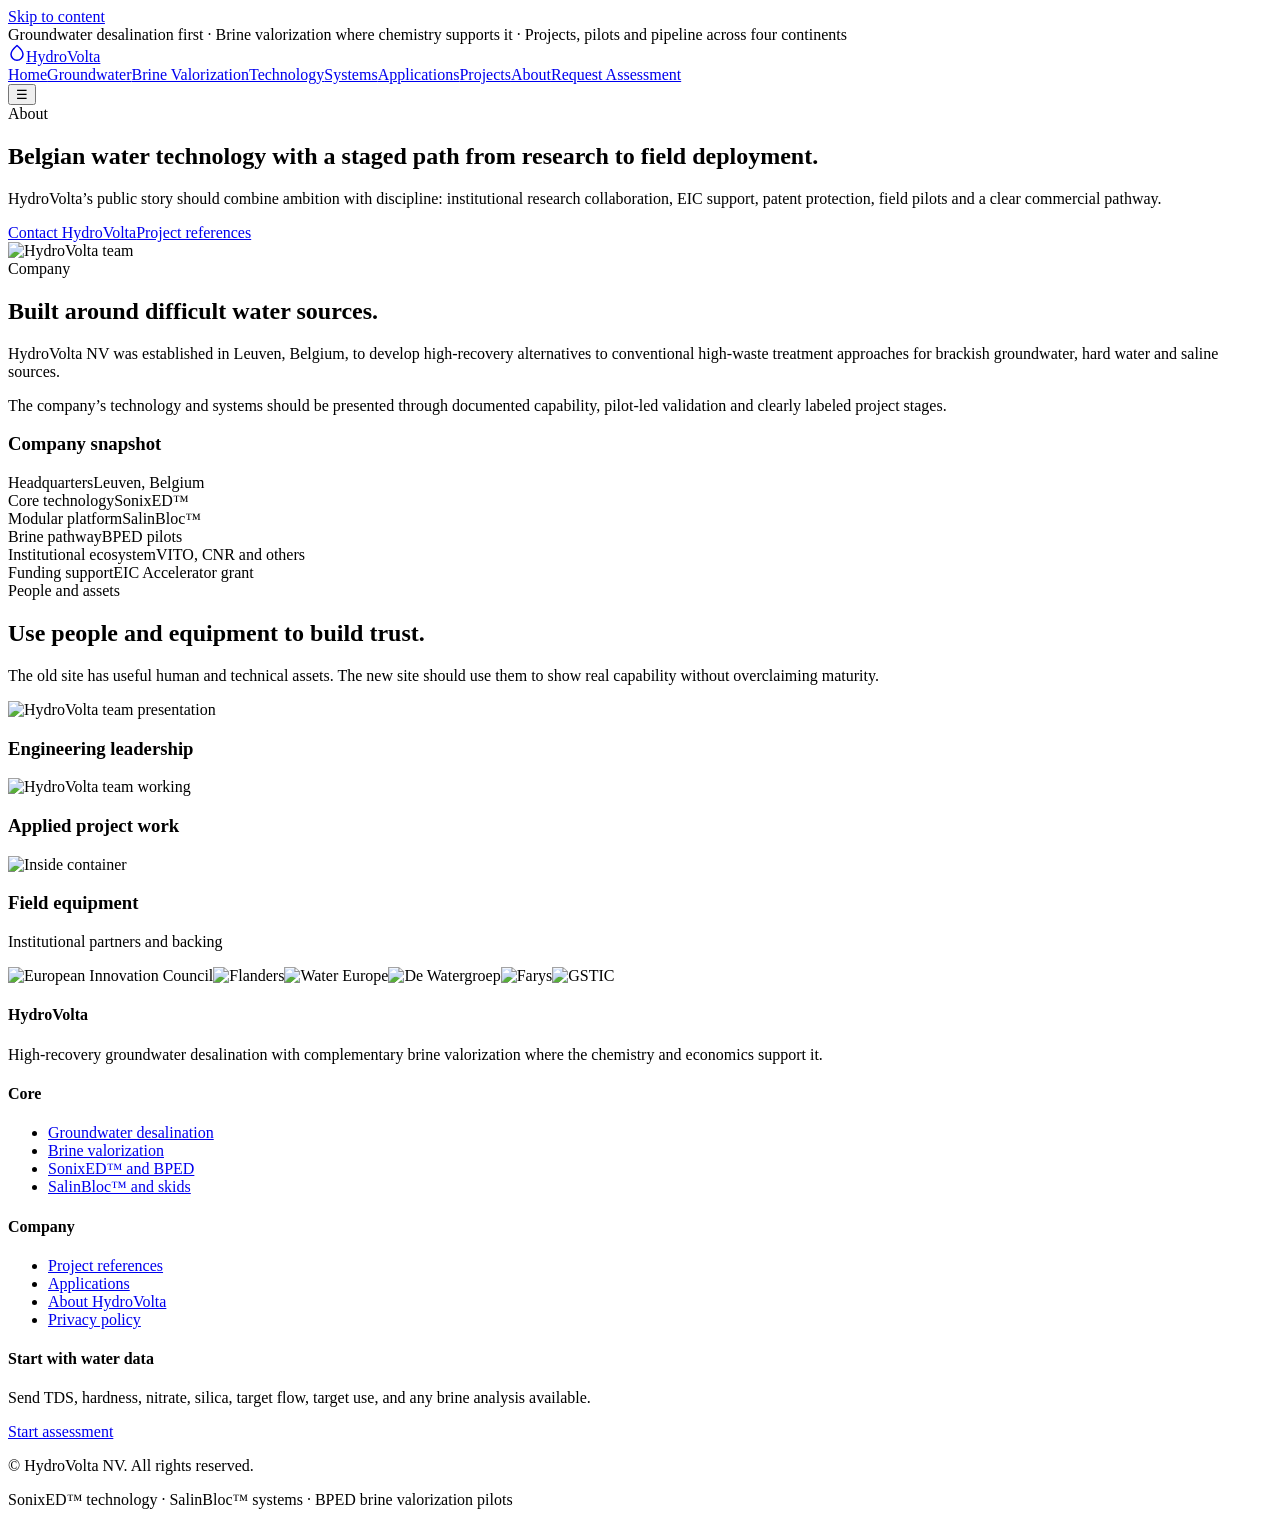
==== about.html @ e6a3f82d "Upload Rocycled - HydroVolta website files" ====
<!DOCTYPE html><html lang="en"><head><meta charset="UTF-8"><meta name="viewport" content="width=device-width,initial-scale=1.0"><title>About | HydroVolta</title><meta name="description" content="HydroVolta is a Belgian water technology company focused on high-recovery groundwater treatment and complementary brine valorization."><link rel="icon" href="images/favicon.ico"><link rel="preconnect" href="https://fonts.googleapis.com"><link rel="preconnect" href="https://fonts.gstatic.com" crossorigin><link href="https://fonts.googleapis.com/css2?family=Barlow+Condensed:wght@400;500;600;700;800&family=Barlow:ital,wght@0,300;0,400;0,500;0,600;1,400&display=swap" rel="stylesheet"><link rel="stylesheet" href="css/site.css"></head><body><a class="skip" href="#main">Skip to content</a>
<div class="topbar">Groundwater desalination first · Brine valorization where chemistry supports it · Projects, pilots and pipeline across four continents</div>
<nav class="nav" aria-label="Main navigation"><div class="nav__in"><a class="brand" href="index.html"><span class="brand__mark"><svg viewBox="0 0 24 24" width="18" height="18" fill="none" stroke="currentColor" stroke-width="2" stroke-linecap="round" stroke-linejoin="round"><path d="M12 2c-5.33 4.55-8 8.48-8 11.8a8 8 0 0 0 16 0c0-3.32-2.67-7.25-8-11.8z"/></svg></span><span>HydroVolta</span></a><div class="nav__links"><a href="index.html" >Home</a><a href="groundwater.html" >Groundwater</a><a href="brine-valorization.html" >Brine Valorization</a><a href="technology.html" >Technology</a><a href="systems.html" >Systems</a><a href="applications.html" >Applications</a><a href="projects.html" >Projects</a><a href="about.html" aria-current="page">About</a><a class="btn btn--navy" href="contact.html">Request Assessment</a></div><button class="menu" aria-label="Menu">☰</button></div></nav><main id="main"><section class="hero"><div class="hero__in"><div><span class="kicker">About</span><h1>Belgian water technology with a staged path from research to field deployment.</h1><p class="lead">HydroVolta’s public story should combine ambition with discipline: institutional research collaboration, EIC support, patent protection, field pilots and a clear commercial pathway.</p><div class="actions"><a class="btn btn--gold" href="contact.html">Contact HydroVolta</a><a class="btn btn--out" href="projects.html">Project references</a></div></div><div class="hero__media"><img src="images/team.webp" alt="HydroVolta team"></div></div></section><section class="section"><div class="wrap split"><div><span class="ey">Company</span><h2>Built around difficult water sources.</h2><p class="lead">HydroVolta NV was established in Leuven, Belgium, to develop high-recovery alternatives to conventional high-waste treatment approaches for brackish groundwater, hard water and saline sources.</p><p class="lead">The company’s technology and systems should be presented through documented capability, pilot-led validation and clearly labeled project stages.</p></div><div class="card"><h3>Company snapshot</h3><div class="spec"><div><span>Headquarters</span><span>Leuven, Belgium</span></div><div><span>Core technology</span><span>SonixED™</span></div><div><span>Modular platform</span><span>SalinBloc™</span></div><div><span>Brine pathway</span><span>BPED pilots</span></div><div><span>Institutional ecosystem</span><span>VITO, CNR and others</span></div><div><span>Funding support</span><span>EIC Accelerator grant</span></div></div></div></div></section><section class="section section--soft"><div class="wrap"><div class="head"><div><span class="ey">People and assets</span><h2>Use people and equipment to build trust.</h2></div><p class="lead">The old site has useful human and technical assets. The new site should use them to show real capability without overclaiming maturity.</p></div><div class="grid grid--3"><article class="card card--image"><img src="images/george_speaking.webp" alt="HydroVolta team presentation"><div class="card__body"><h3>Engineering leadership</h3></div></article><article class="card card--image"><img src="images/team_working.webp" alt="HydroVolta team working"><div class="card__body"><h3>Applied project work</h3></div></article><article class="card card--image"><img src="images/inside_container.webp" alt="Inside container"><div class="card__body"><h3>Field equipment</h3></div></article></div></div></section><section class="logos" aria-label="Institutional partners and backing"><div class="wrap"><p>Institutional partners and backing</p><div class="logos__row"><img src="images/EIC_logo.webp" alt="European Innovation Council"><img src="images/flanders_logo.webp" alt="Flanders"><img src="images/watereu_logo.webp" alt="Water Europe"><img src="images/watergroep_logo.webp" alt="De Watergroep"><img src="images/farys_logo.webp" alt="Farys"><img src="images/GSTIC_logo.webp" alt="GSTIC"></div></div></section></main><footer class="footer"><div class="wrap"><div class="footer__grid"><div><h4>HydroVolta</h4><p>High-recovery groundwater desalination with complementary brine valorization where the chemistry and economics support it.</p></div><div><h4>Core</h4><ul><li><a href="groundwater.html">Groundwater desalination</a></li><li><a href="brine-valorization.html">Brine valorization</a></li><li><a href="technology.html">SonixED™ and BPED</a></li><li><a href="systems.html">SalinBloc™ and skids</a></li></ul></div><div><h4>Company</h4><ul><li><a href="projects.html">Project references</a></li><li><a href="applications.html">Applications</a></li><li><a href="about.html">About HydroVolta</a></li><li><a href="privacy.html">Privacy policy</a></li></ul></div><div><h4>Start with water data</h4><p>Send TDS, hardness, nitrate, silica, target flow, target use, and any brine analysis available.</p><p style="margin-top:1rem"><a class="btn btn--gold" href="contact.html">Start assessment</a></p></div></div><div class="footer__bottom"><p>© <span data-year></span> HydroVolta NV. All rights reserved.</p><p>SonixED™ technology · SalinBloc™ systems · BPED brine valorization pilots</p></div></div></footer><script src="js/site.js"></script></body></html>
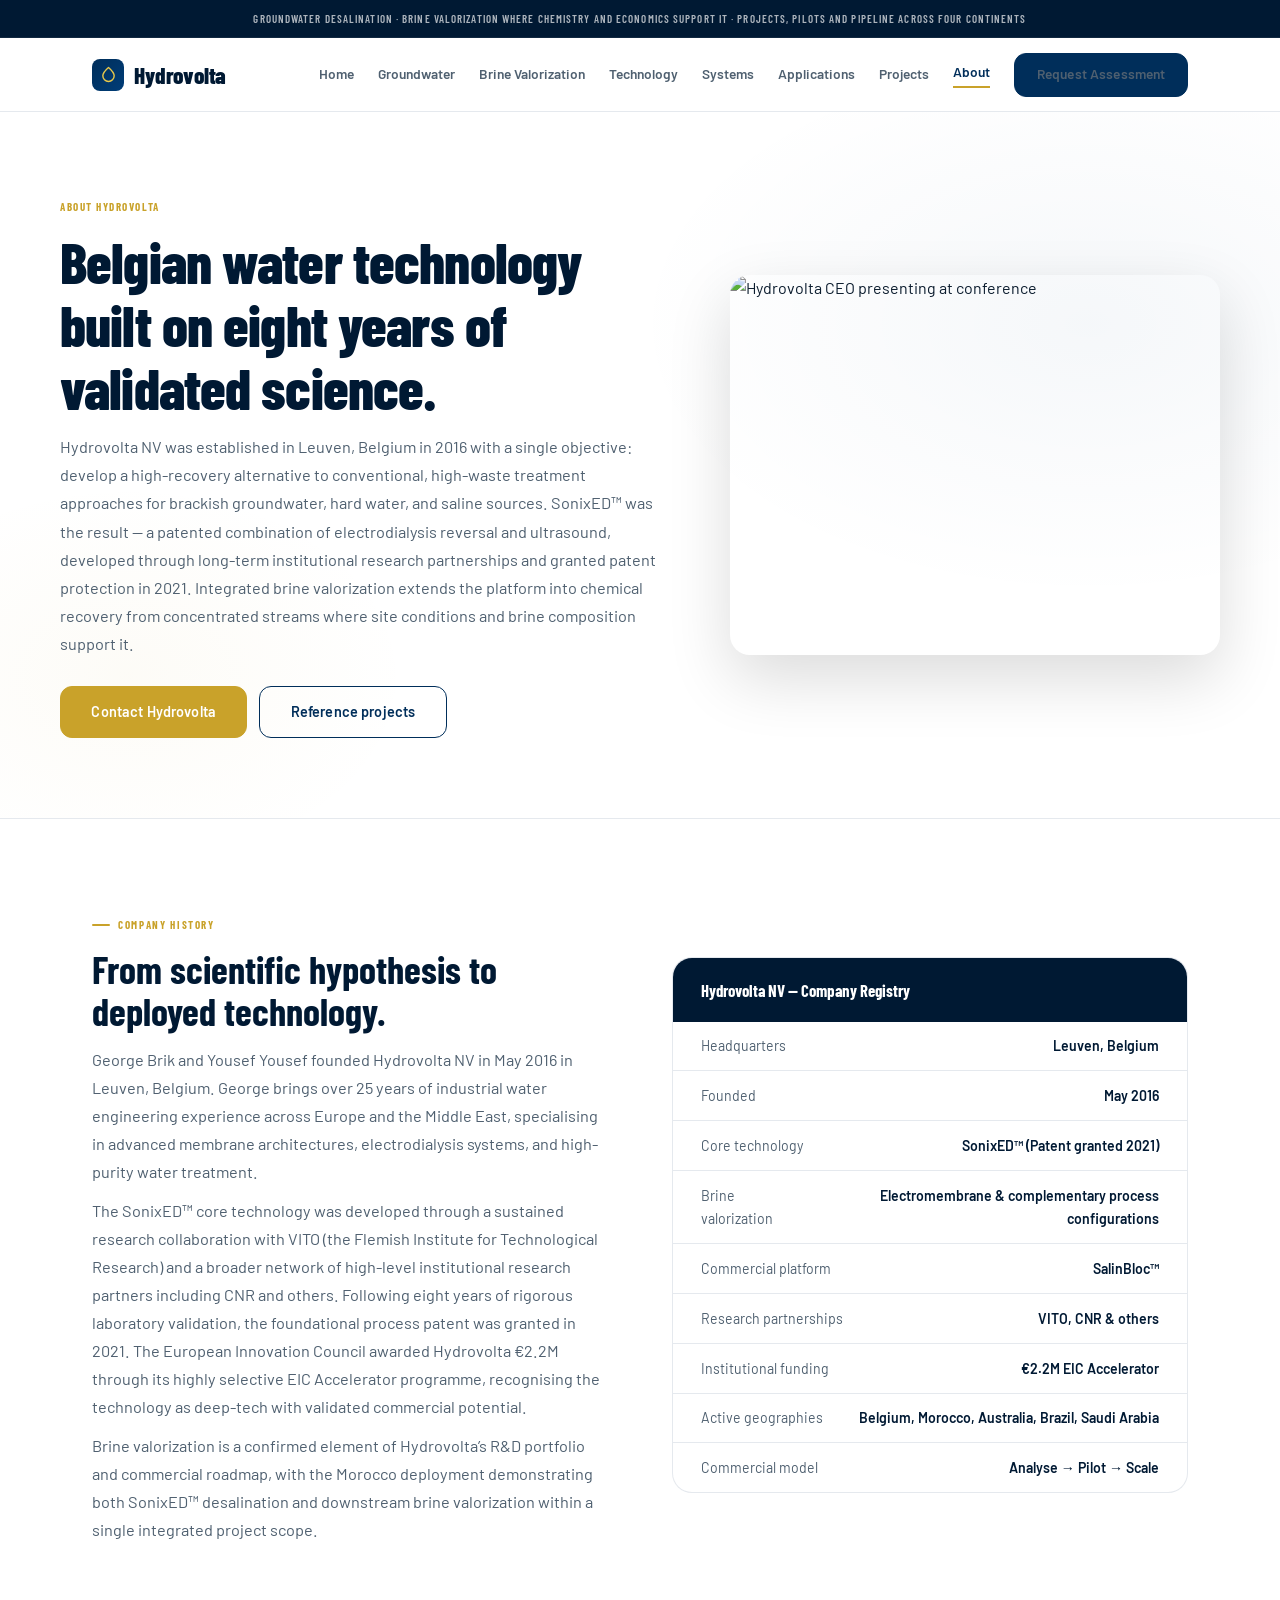
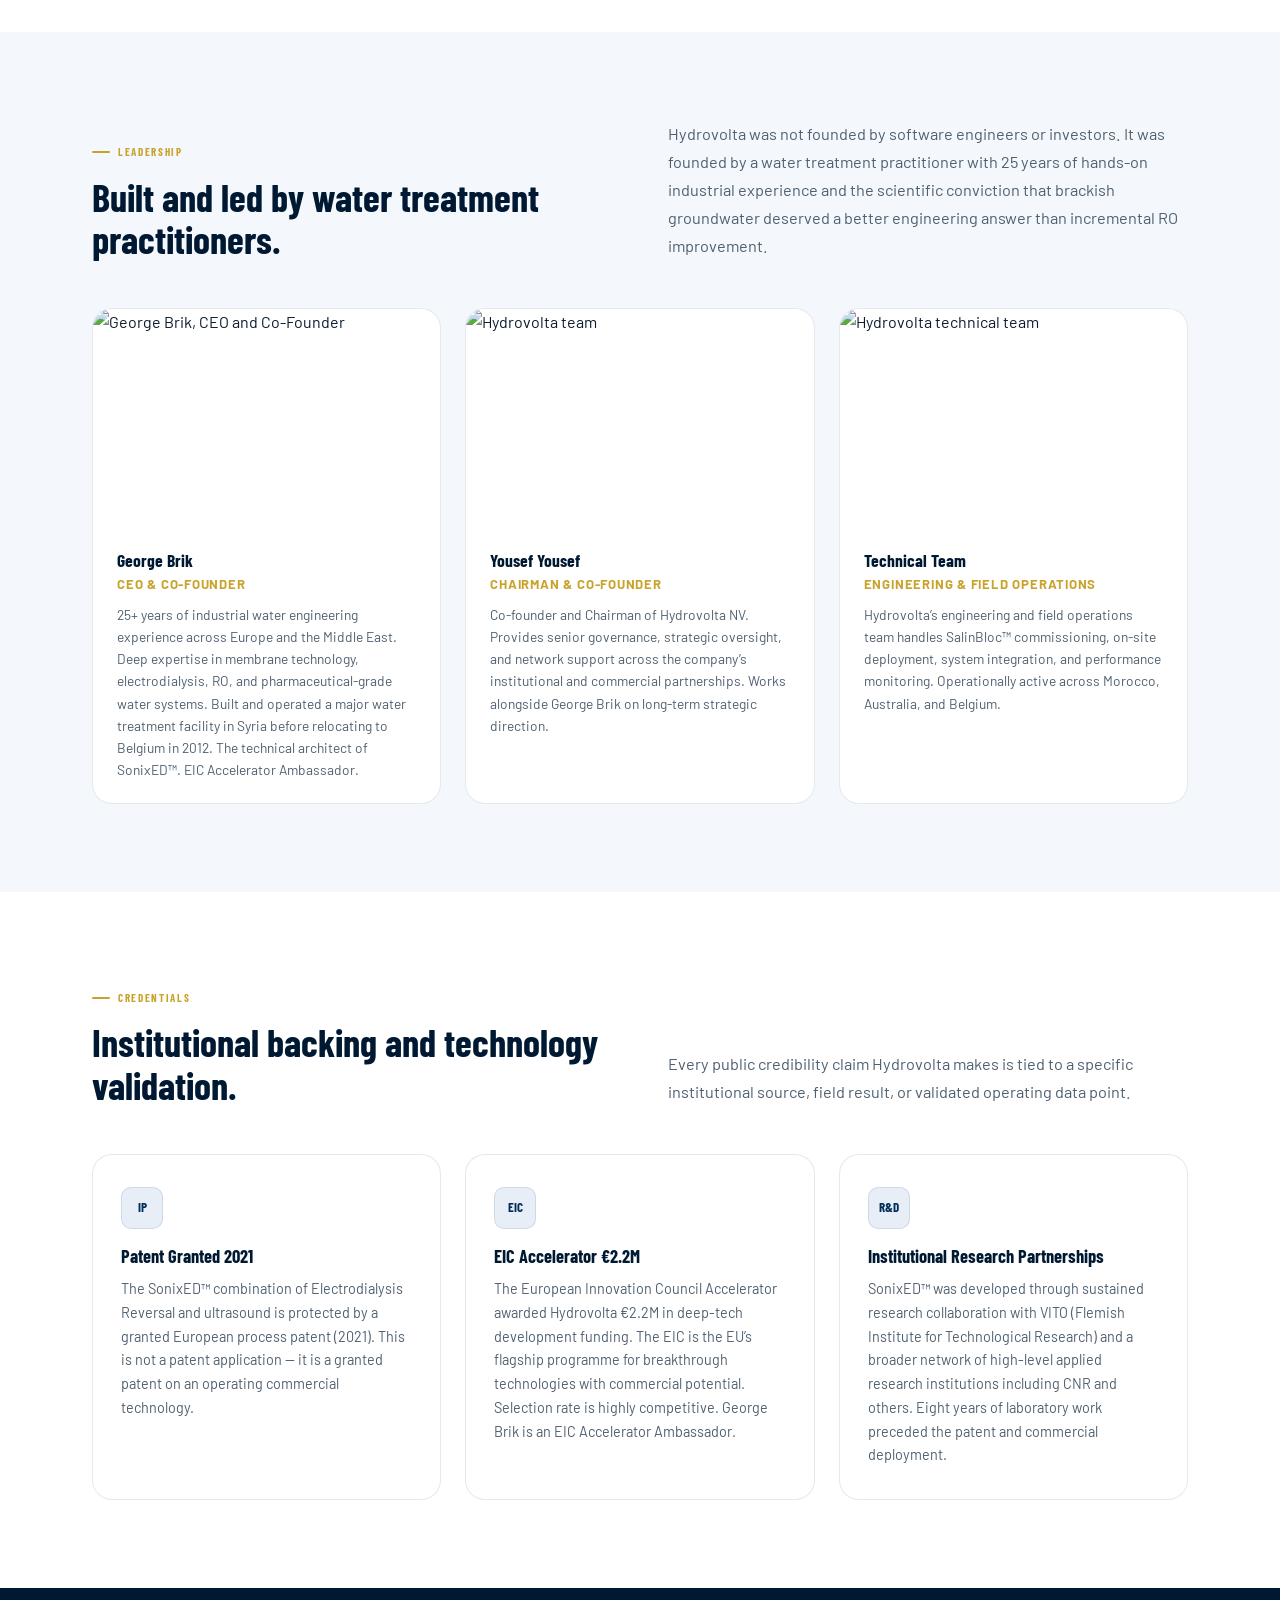
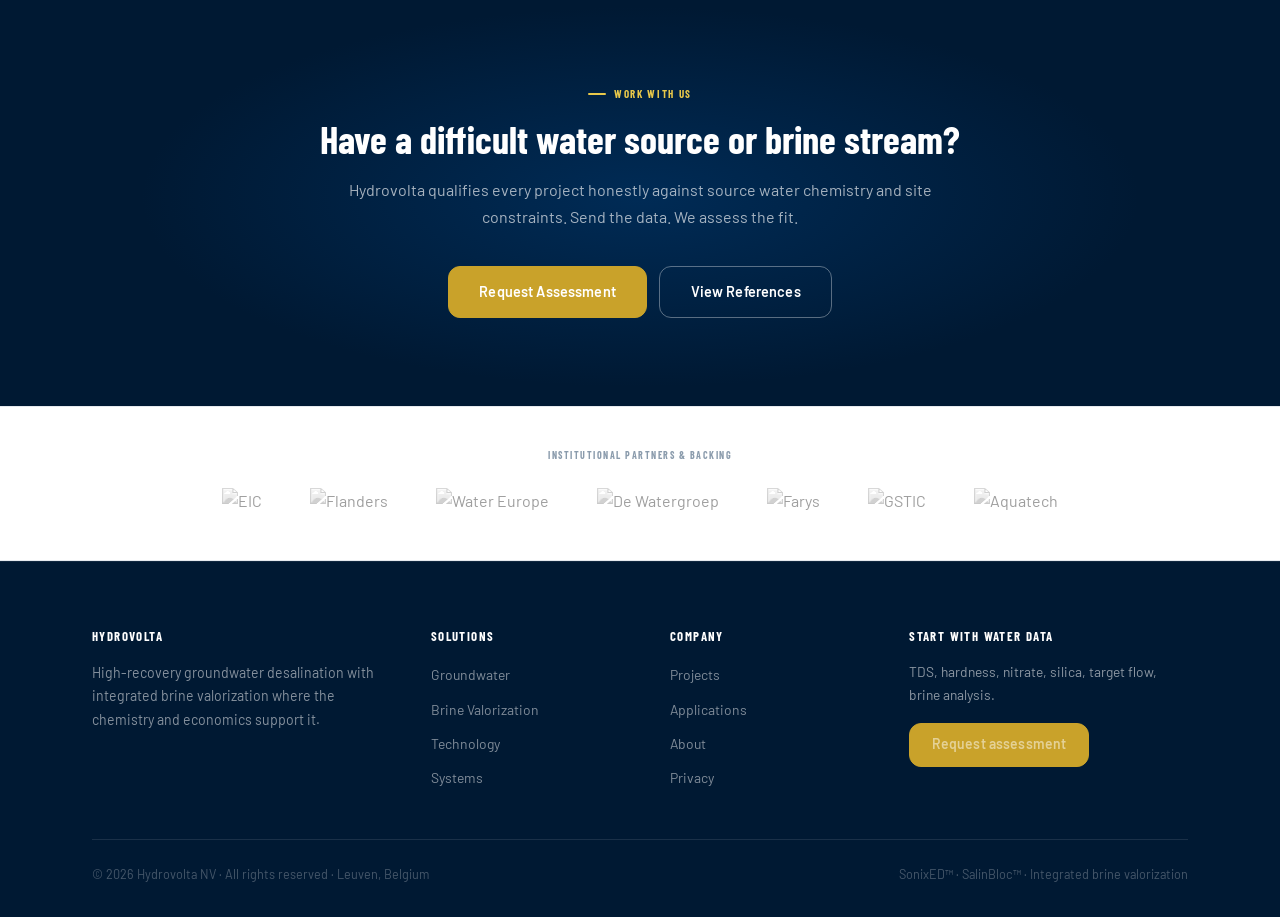
==== commit 60661813: "merge" ====
--- a/about.html
+++ b/about.html
@@ -1,3 +1,110 @@
-<!DOCTYPE html><html lang="en"><head><meta charset="UTF-8"><meta name="viewport" content="width=device-width,initial-scale=1.0"><title>About | HydroVolta</title><meta name="description" content="HydroVolta is a Belgian water technology company focused on high-recovery groundwater treatment and complementary brine valorization."><link rel="icon" href="images/favicon.ico"><link rel="preconnect" href="https://fonts.googleapis.com"><link rel="preconnect" href="https://fonts.gstatic.com" crossorigin><link href="https://fonts.googleapis.com/css2?family=Barlow+Condensed:wght@400;500;600;700;800&family=Barlow:ital,wght@0,300;0,400;0,500;0,600;1,400&display=swap" rel="stylesheet"><link rel="stylesheet" href="css/site.css"></head><body><a class="skip" href="#main">Skip to content</a>
-<div class="topbar">Groundwater desalination first · Brine valorization where chemistry supports it · Projects, pilots and pipeline across four continents</div>
-<nav class="nav" aria-label="Main navigation"><div class="nav__in"><a class="brand" href="index.html"><span class="brand__mark"><svg viewBox="0 0 24 24" width="18" height="18" fill="none" stroke="currentColor" stroke-width="2" stroke-linecap="round" stroke-linejoin="round"><path d="M12 2c-5.33 4.55-8 8.48-8 11.8a8 8 0 0 0 16 0c0-3.32-2.67-7.25-8-11.8z"/></svg></span><span>HydroVolta</span></a><div class="nav__links"><a href="index.html" >Home</a><a href="groundwater.html" >Groundwater</a><a href="brine-valorization.html" >Brine Valorization</a><a href="technology.html" >Technology</a><a href="systems.html" >Systems</a><a href="applications.html" >Applications</a><a href="projects.html" >Projects</a><a href="about.html" aria-current="page">About</a><a class="btn btn--navy" href="contact.html">Request Assessment</a></div><button class="menu" aria-label="Menu">☰</button></div></nav><main id="main"><section class="hero"><div class="hero__in"><div><span class="kicker">About</span><h1>Belgian water technology with a staged path from research to field deployment.</h1><p class="lead">HydroVolta’s public story should combine ambition with discipline: institutional research collaboration, EIC support, patent protection, field pilots and a clear commercial pathway.</p><div class="actions"><a class="btn btn--gold" href="contact.html">Contact HydroVolta</a><a class="btn btn--out" href="projects.html">Project references</a></div></div><div class="hero__media"><img src="images/team.webp" alt="HydroVolta team"></div></div></section><section class="section"><div class="wrap split"><div><span class="ey">Company</span><h2>Built around difficult water sources.</h2><p class="lead">HydroVolta NV was established in Leuven, Belgium, to develop high-recovery alternatives to conventional high-waste treatment approaches for brackish groundwater, hard water and saline sources.</p><p class="lead">The company’s technology and systems should be presented through documented capability, pilot-led validation and clearly labeled project stages.</p></div><div class="card"><h3>Company snapshot</h3><div class="spec"><div><span>Headquarters</span><span>Leuven, Belgium</span></div><div><span>Core technology</span><span>SonixED™</span></div><div><span>Modular platform</span><span>SalinBloc™</span></div><div><span>Brine pathway</span><span>BPED pilots</span></div><div><span>Institutional ecosystem</span><span>VITO, CNR and others</span></div><div><span>Funding support</span><span>EIC Accelerator grant</span></div></div></div></div></section><section class="section section--soft"><div class="wrap"><div class="head"><div><span class="ey">People and assets</span><h2>Use people and equipment to build trust.</h2></div><p class="lead">The old site has useful human and technical assets. The new site should use them to show real capability without overclaiming maturity.</p></div><div class="grid grid--3"><article class="card card--image"><img src="images/george_speaking.webp" alt="HydroVolta team presentation"><div class="card__body"><h3>Engineering leadership</h3></div></article><article class="card card--image"><img src="images/team_working.webp" alt="HydroVolta team working"><div class="card__body"><h3>Applied project work</h3></div></article><article class="card card--image"><img src="images/inside_container.webp" alt="Inside container"><div class="card__body"><h3>Field equipment</h3></div></article></div></div></section><section class="logos" aria-label="Institutional partners and backing"><div class="wrap"><p>Institutional partners and backing</p><div class="logos__row"><img src="images/EIC_logo.webp" alt="European Innovation Council"><img src="images/flanders_logo.webp" alt="Flanders"><img src="images/watereu_logo.webp" alt="Water Europe"><img src="images/watergroep_logo.webp" alt="De Watergroep"><img src="images/farys_logo.webp" alt="Farys"><img src="images/GSTIC_logo.webp" alt="GSTIC"></div></div></section></main><footer class="footer"><div class="wrap"><div class="footer__grid"><div><h4>HydroVolta</h4><p>High-recovery groundwater desalination with complementary brine valorization where the chemistry and economics support it.</p></div><div><h4>Core</h4><ul><li><a href="groundwater.html">Groundwater desalination</a></li><li><a href="brine-valorization.html">Brine valorization</a></li><li><a href="technology.html">SonixED™ and BPED</a></li><li><a href="systems.html">SalinBloc™ and skids</a></li></ul></div><div><h4>Company</h4><ul><li><a href="projects.html">Project references</a></li><li><a href="applications.html">Applications</a></li><li><a href="about.html">About HydroVolta</a></li><li><a href="privacy.html">Privacy policy</a></li></ul></div><div><h4>Start with water data</h4><p>Send TDS, hardness, nitrate, silica, target flow, target use, and any brine analysis available.</p><p style="margin-top:1rem"><a class="btn btn--gold" href="contact.html">Start assessment</a></p></div></div><div class="footer__bottom"><p>© <span data-year></span> HydroVolta NV. All rights reserved.</p><p>SonixED™ technology · SalinBloc™ systems · BPED brine valorization pilots</p></div></div></footer><script src="js/site.js"></script></body></html>+<!DOCTYPE html><html lang="en"><head><meta charset="UTF-8"/><meta name="viewport" content="width=device-width,initial-scale=1.0"/><meta name="description" content="Hydrovolta NV, founded 2016 in Leuven Belgium. Patented SonixED technology, integrated brine valorization, EIC Accelerator funded, institutional research partnerships."/><title>About | Hydrovolta</title><link rel="canonical" href="https://hydrovolta.com/about.html"/><meta property="og:title" content="About | Hydrovolta"/><meta property="og:description" content="Hydrovolta NV, founded 2016 in Leuven Belgium. Patented SonixED technology, integrated brine valorization, EIC Accelerator funded, institutional research partnerships."/><meta property="og:image" content="https://hydrovolta.com/images/hydrovolta_logo-OG.webp"/><meta name="twitter:card" content="summary_large_image"/><link rel="icon" href="images/favicon.ico"/><link rel="preconnect" href="https://fonts.googleapis.com"/><link rel="preconnect" href="https://fonts.gstatic.com" crossorigin/><link href="https://fonts.googleapis.com/css2?family=Barlow+Condensed:wght@400;500;600;700;800&family=Barlow:ital,wght@0,300;0,400;0,500;0,600;1,400&display=swap" rel="stylesheet"/><link rel="stylesheet" href="css/site.css"/></head><body><a class="skip" href="#main">Skip to content</a>
+<div class="topbar">Groundwater desalination &middot; Brine valorization where chemistry and economics support it &middot; Projects, pilots and pipeline across four continents</div>
+<nav class="nav" aria-label="Main navigation"><div class="nav__in"><a class="brand" href="index.html"><span class="brand__mark"><svg viewBox="0 0 24 24" width="17" height="17" fill="none" stroke="currentColor" stroke-width="2" stroke-linecap="round" stroke-linejoin="round"><path d="M12 2c-5.33 4.55-8 8.48-8 11.8a8 8 0 0 0 16 0c0-3.32-2.67-7.25-8-11.8z"/></svg></span><span>Hydrovolta</span></a>
+<div class="nav__links" id="nav-links"><a href="index.html">Home</a><a href="groundwater.html">Groundwater</a><a href="brine-valorization.html">Brine Valorization</a><a href="technology.html">Technology</a><a href="systems.html">Systems</a><a href="applications.html">Applications</a><a href="projects.html">Projects</a><a href="about.html">About</a><a class="btn btn--navy btn--sm" href="contact.html">Request Assessment</a></div>
+<button class="menu" id="menu-btn" aria-label="Toggle navigation" aria-expanded="false"><svg width="22" height="22" viewBox="0 0 24 24" fill="none" stroke="currentColor" stroke-width="2" stroke-linecap="round" stroke-linejoin="round"><path d="M3 12h18M3 6h18M3 18h18"/></svg></button></div></nav>
+<main id="main">
+<section class="hero">
+  <div class="hero__in">
+    <div>
+      <span class="kicker">About Hydrovolta</span>
+      <h1>Belgian water technology built on eight years of validated science.</h1>
+      <p class="lead">Hydrovolta NV was established in Leuven, Belgium in 2016 with a single objective: develop a high-recovery alternative to conventional, high-waste treatment approaches for brackish groundwater, hard water, and saline sources. SonixED&trade; was the result &mdash; a patented combination of electrodialysis reversal and ultrasound, developed through long-term institutional research partnerships and granted patent protection in 2021. Integrated brine valorization extends the platform into chemical recovery from concentrated streams where site conditions and brine composition support it.</p>
+      <div class="actions"><a class="btn btn--gold" href="contact.html">Contact Hydrovolta</a><a class="btn btn--out" href="projects.html">Reference projects</a></div>
+    </div>
+    <div class="hero__media"><img src="images/george_speaking.webp" alt="Hydrovolta CEO presenting at conference" loading="lazy"></div>
+  </div>
+</section>
+
+<section class="section">
+  <div class="wrap">
+    <div class="split rv">
+      <div>
+        <span class="ey">Company history</span>
+        <h2>From scientific hypothesis to deployed technology.</h2>
+        <p class="lead">George Brik and Yousef Yousef founded Hydrovolta NV in May 2016 in Leuven, Belgium. George brings over 25 years of industrial water engineering experience across Europe and the Middle East, specialising in advanced membrane architectures, electrodialysis systems, and high-purity water treatment.</p>
+        <p class="lead">The SonixED&trade; core technology was developed through a sustained research collaboration with VITO (the Flemish Institute for Technological Research) and a broader network of high-level institutional research partners including CNR and others. Following eight years of rigorous laboratory validation, the foundational process patent was granted in 2021. The European Innovation Council awarded Hydrovolta &euro;2.2M through its highly selective EIC Accelerator programme, recognising the technology as deep-tech with validated commercial potential.</p>
+        <p class="lead">Brine valorization is a confirmed element of Hydrovolta&rsquo;s R&amp;D portfolio and commercial roadmap, with the Morocco deployment demonstrating both SonixED&trade; desalination and downstream brine valorization within a single integrated project scope.</p>
+      </div>
+      <div class="registry rv d1">
+        <div class="registry__head"><h3>Hydrovolta NV &mdash; Company Registry</h3></div>
+        <div class="rrow"><span>Headquarters</span><span>Leuven, Belgium</span></div>
+        <div class="rrow"><span>Founded</span><span>May 2016</span></div>
+        <div class="rrow"><span>Core technology</span><span>SonixED&trade; (Patent granted 2021)</span></div>
+        <div class="rrow"><span>Brine valorization</span><span>Electromembrane &amp; complementary process configurations</span></div>
+        <div class="rrow"><span>Commercial platform</span><span>SalinBloc&trade;</span></div>
+        <div class="rrow"><span>Research partnerships</span><span>VITO, CNR &amp; others</span></div>
+        <div class="rrow"><span>Institutional funding</span><span>&euro;2.2M EIC Accelerator</span></div>
+        <div class="rrow"><span>Active geographies</span><span>Belgium, Morocco, Australia, Brazil, Saudi Arabia</span></div>
+        <div class="rrow"><span>Commercial model</span><span>Analyse &rarr; Pilot &rarr; Scale</span></div>
+      </div>
+    </div>
+  </div>
+</section>
+
+<section class="section section--soft">
+  <div class="wrap">
+    <div class="head"><div class="rv"><span class="ey">Leadership</span><h2>Built and led by water treatment practitioners.</h2></div>
+    <p class="lead rv d1">Hydrovolta was not founded by software engineers or investors. It was founded by a water treatment practitioner with 25 years of hands-on industrial experience and the scientific conviction that brackish groundwater deserved a better engineering answer than incremental RO improvement.</p></div>
+    <div class="team-grid">
+      <article class="team-card rv">
+        <img src="images/George.webp" alt="George Brik, CEO and Co-Founder" loading="lazy">
+        <div class="team-card__body">
+          <h3>George Brik</h3>
+          <div class="role">CEO &amp; Co-Founder</div>
+          <p>25+ years of industrial water engineering experience across Europe and the Middle East. Deep expertise in membrane technology, electrodialysis, RO, and pharmaceutical-grade water systems. Built and operated a major water treatment facility in Syria before relocating to Belgium in 2012. The technical architect of SonixED&trade;. EIC Accelerator Ambassador.</p>
+        </div>
+      </article>
+      <article class="team-card rv d1">
+        <img src="images/team_photo_cropped.webp" alt="Hydrovolta team" loading="lazy">
+        <div class="team-card__body">
+          <h3>Yousef Yousef</h3>
+          <div class="role">Chairman &amp; Co-Founder</div>
+          <p>Co-founder and Chairman of Hydrovolta NV. Provides senior governance, strategic oversight, and network support across the company&rsquo;s institutional and commercial partnerships. Works alongside George Brik on long-term strategic direction.</p>
+        </div>
+      </article>
+      <article class="team-card rv d2">
+        <img src="images/tony_working.webp" alt="Hydrovolta technical team" loading="lazy">
+        <div class="team-card__body">
+          <h3>Technical Team</h3>
+          <div class="role">Engineering &amp; Field Operations</div>
+          <p>Hydrovolta&rsquo;s engineering and field operations team handles SalinBloc&trade; commissioning, on-site deployment, system integration, and performance monitoring. Operationally active across Morocco, Australia, and Belgium.</p>
+        </div>
+      </article>
+    </div>
+  </div>
+</section>
+
+<section class="section">
+  <div class="wrap">
+    <div class="head"><div class="rv"><span class="ey">Credentials</span><h2>Institutional backing and technology validation.</h2></div>
+    <p class="lead rv d1">Every public credibility claim Hydrovolta makes is tied to a specific institutional source, field result, or validated operating data point.</p></div>
+    <div class="grid--3">
+      <article class="card rv">
+        <div class="num">IP</div>
+        <h3>Patent Granted 2021</h3>
+        <p>The SonixED&trade; combination of Electrodialysis Reversal and ultrasound is protected by a granted European process patent (2021). This is not a patent application &mdash; it is a granted patent on an operating commercial technology.</p>
+      </article>
+      <article class="card rv d1">
+        <div class="num">EIC</div>
+        <h3>EIC Accelerator &euro;2.2M</h3>
+        <p>The European Innovation Council Accelerator awarded Hydrovolta &euro;2.2M in deep-tech development funding. The EIC is the EU&rsquo;s flagship programme for breakthrough technologies with commercial potential. Selection rate is highly competitive. George Brik is an EIC Accelerator Ambassador.</p>
+      </article>
+      <article class="card rv d2">
+        <div class="num">R&amp;D</div>
+        <h3>Institutional Research Partnerships</h3>
+        <p>SonixED&trade; was developed through sustained research collaboration with VITO (Flemish Institute for Technological Research) and a broader network of high-level applied research institutions including CNR and others. Eight years of laboratory work preceded the patent and commercial deployment.</p>
+      </article>
+    </div>
+  </div>
+</section>
+
+<section class="cta-strip">
+  <div class="cta-strip__in"><span class="ey ey--lt">Work with us</span>
+    <h2>Have a difficult water source or brine stream?</h2>
+    <p>Hydrovolta qualifies every project honestly against source water chemistry and site constraints. Send the data. We assess the fit.</p>
+    <div class="actions"><a class="btn btn--gold" href="contact.html">Request Assessment</a><a class="btn btn--ghost" href="projects.html">View References</a></div>
+  </div>
+</section>
+</main>
+<section class="logos"><div class="wrap"><p>Institutional partners &amp; backing</p><div class="logos__row"><img src="images/EIC_logo.webp" alt="EIC" loading="lazy"><img src="images/flanders_logo.webp" alt="Flanders" loading="lazy"><img src="images/watereu_logo.webp" alt="Water Europe" loading="lazy"><img src="images/watergroep_logo.webp" alt="De Watergroep" loading="lazy"><img src="images/farys_logo.webp" alt="Farys" loading="lazy"><img src="images/GSTIC_logo.webp" alt="GSTIC" loading="lazy"><img src="images/aquatech_logo.webp" alt="Aquatech" loading="lazy"></div></div></section><footer class="footer"><div class="wrap"><div class="footer__grid"><div><h4>Hydrovolta</h4><p>High-recovery groundwater desalination with integrated brine valorization where the chemistry and economics support it.</p></div><div><h4>Solutions</h4><ul><li><a href="groundwater.html">Groundwater</a></li><li><a href="brine-valorization.html">Brine Valorization</a></li><li><a href="technology.html">Technology</a></li><li><a href="systems.html">Systems</a></li></ul></div><div><h4>Company</h4><ul><li><a href="projects.html">Projects</a></li><li><a href="applications.html">Applications</a></li><li><a href="about.html">About</a></li><li><a href="privacy.html">Privacy</a></li></ul></div><div><h4>Start with water data</h4><p>TDS, hardness, nitrate, silica, target flow, brine analysis.</p><p style="margin-top:1rem"><a class="btn btn--gold btn--sm" href="contact.html">Request assessment</a></p></div></div><div class="footer__bottom"><p>&copy; <span data-year></span> Hydrovolta NV &middot; All rights reserved &middot; Leuven, Belgium</p><p>SonixED&trade; &middot; SalinBloc&trade; &middot; Integrated brine valorization</p></div></div></footer><script src="js/site.js"></script></body></html>
--- a/css/site.css
+++ b/css/site.css
@@ -0,0 +1,267 @@
+:root{
+  --n1:#001933;--n2:#002e5a;--n3:#003d78;
+  --g:#c9a22a;--gl:#e8c84a;--gxl:#f5e9b8;
+  --w:#fff;--s:#f4f7fb;--s2:#e8eef7;
+  --b:rgba(0,46,90,.1);--bd:rgba(255,255,255,.1);
+  --t:#0b1c2e;--m:#4f6070;--l:#8a9bac;
+  --fd:'Barlow Condensed',sans-serif;
+  --fb:'Barlow',sans-serif;
+  --mx:1160px;
+  --ease:cubic-bezier(.4,0,.2,1);
+  --tr:.25s var(--ease);
+  --r:12px;--rl:20px;--rxl:28px;
+}
+*,*::before,*::after{box-sizing:border-box;margin:0;padding:0}
+html{scroll-behavior:smooth}
+body{font-family:var(--fb);font-size:16px;line-height:1.65;color:var(--t);background:var(--w);-webkit-font-smoothing:antialiased}
+img{max-width:100%;height:auto;display:block}
+a{color:inherit;text-decoration:none}
+ul{list-style:none}
+button{font-family:inherit;cursor:pointer;border:none;background:none}
+input,select,textarea{font-family:inherit}
+h1,h2,h3{font-family:var(--fd);font-weight:700;line-height:1.1;color:var(--n1)}
+h1{font-size:clamp(2.2rem,5vw,3.6rem);font-weight:800;letter-spacing:-.015em}
+h2{font-size:clamp(1.6rem,3vw,2.4rem)}
+h3{font-size:1.2rem}
+
+.skip{position:absolute;top:-100px;left:1rem;background:var(--g);color:var(--w);padding:.5rem 1rem;border-radius:var(--r);z-index:9999;font-weight:700;font-size:.85rem;transition:top .2s}
+.skip:focus{top:1rem}
+.wrap{max-width:var(--mx);margin:0 auto;padding:0 2rem}
+
+/* Eyebrow */
+.ey{display:inline-flex;align-items:center;gap:.5rem;font-family:var(--fd);font-size:11px;font-weight:700;letter-spacing:.15em;text-transform:uppercase;color:var(--g);margin-bottom:.9rem}
+.ey::before{content:'';width:18px;height:2px;background:currentColor;border-radius:2px;flex-shrink:0}
+.ey--lt{color:var(--gl)}.ey--lt::before{background:var(--gl)}
+.kicker{display:inline-block;font-family:var(--fd);font-size:11px;font-weight:700;letter-spacing:.14em;text-transform:uppercase;color:var(--g);margin-bottom:.85rem}
+
+/* Buttons */
+.btn{display:inline-flex;align-items:center;gap:.5rem;padding:.82rem 1.9rem;font-family:var(--fb);font-size:.9rem;font-weight:600;border-radius:var(--r);transition:var(--tr);white-space:nowrap;letter-spacing:.01em;cursor:pointer;border:1.5px solid transparent}
+.btn svg{width:15px;height:15px;flex-shrink:0}
+.btn--gold{background:var(--g);color:var(--w);border-color:var(--g)}.btn--gold:hover{background:#a88320;border-color:#a88320}
+.btn--navy{background:var(--n2);color:var(--w);border-color:var(--n2)}.btn--navy:hover{background:var(--n1);border-color:var(--n1)}
+.btn--out{border-color:var(--n2);color:var(--n2)}.btn--out:hover{background:var(--n2);color:var(--w)}
+.btn--ghost{border-color:rgba(255,255,255,.35);color:var(--w)}.btn--ghost:hover{border-color:rgba(255,255,255,.65);background:rgba(255,255,255,.08)}
+.btn--sm{padding:.6rem 1.35rem;font-size:.84rem}
+.actions{display:flex;gap:.75rem;flex-wrap:wrap;margin-top:1.75rem}
+
+/* Topbar */
+.topbar{background:var(--n1);color:rgba(255,255,255,.68);font-family:var(--fd);font-size:11px;font-weight:600;letter-spacing:.1em;text-transform:uppercase;padding:.6rem 2rem;text-align:center;border-bottom:1px solid rgba(255,255,255,.07)}
+
+/* Nav */
+.nav{position:sticky;top:0;z-index:100;background:rgba(255,255,255,.96);backdrop-filter:blur(16px);-webkit-backdrop-filter:blur(16px);border-bottom:1px solid var(--b)}
+.nav__in{max-width:var(--mx);margin:0 auto;padding:.9rem 2rem;display:flex;align-items:center;justify-content:space-between;gap:1.5rem}
+.brand{display:flex;align-items:center;gap:.65rem;font-family:var(--fd);font-size:1.45rem;font-weight:800;color:var(--n1);letter-spacing:-.01em;flex-shrink:0}
+.brand__mark{width:32px;height:32px;border-radius:8px;background:linear-gradient(135deg,var(--n2),var(--n3));display:flex;align-items:center;justify-content:center;color:var(--gl)}
+.nav__links{display:flex;align-items:center;gap:1.5rem}
+.nav__links a{font-size:.86rem;font-weight:600;color:var(--m);transition:var(--tr);white-space:nowrap}
+.nav__links a:hover,.nav__links a[aria-current="page"]{color:var(--n2)}
+.nav__links a[aria-current="page"]{border-bottom:2px solid var(--g);padding-bottom:2px}
+.menu{display:none;padding:.5rem;color:var(--n2)}
+
+/* Hero */
+.hero{background:var(--w);border-bottom:1px solid var(--b);padding:5rem 2rem;overflow:hidden;position:relative}
+.hero::before{content:'';position:absolute;inset:0;background:radial-gradient(ellipse 55% 60% at 85% 30%,rgba(0,61,120,.04),transparent 65%),radial-gradient(ellipse 40% 50% at 10% 80%,rgba(201,162,42,.04),transparent 55%);pointer-events:none}
+.hero--dark{background:var(--n1);border-bottom:none}
+.hero--dark h1{color:var(--w)}
+.hero--dark .lead{color:rgba(255,255,255,.68)}
+.hero--dark .kicker{color:var(--gl)}
+.hero__in{max-width:var(--mx);margin:0 auto;display:grid;grid-template-columns:1.1fr .9fr;gap:4.5rem;align-items:center;position:relative;z-index:1}
+.hero__in--wide{grid-template-columns:1fr;max-width:820px;text-align:center}
+.hero__in--wide .actions{justify-content:center}
+.hero__media{border-radius:var(--rl);overflow:hidden;box-shadow:0 24px 64px rgba(0,0,0,.14)}
+.hero__media img{width:100%;height:380px;object-fit:cover}
+
+/* Proof / badges */
+.badges{display:flex;flex-wrap:wrap;gap:.45rem;margin-bottom:1.6rem}
+.badge{font-family:var(--fd);font-size:10px;font-weight:700;letter-spacing:.09em;text-transform:uppercase;padding:.25rem .7rem;border:1px solid var(--b);border-radius:999px;color:var(--m);background:var(--s)}
+.proof{display:flex;gap:2.5rem;flex-wrap:wrap;padding-top:2rem;border-top:1px solid var(--b);margin-top:2rem}
+.proof div strong{display:block;font-family:var(--fd);font-size:1.5rem;font-weight:800;color:var(--n1);line-height:1}
+.proof div span{font-size:.76rem;color:var(--l);display:block;margin-top:.2rem;max-width:18ch}
+.proof--lt div strong{color:var(--w)}
+.proof--lt{border-top-color:rgba(255,255,255,.12)}
+.proof--lt div span{color:rgba(255,255,255,.45)}
+
+/* Lead */
+.lead{font-size:1.02rem;line-height:1.72;color:var(--m);margin-top:.85rem}
+.lead--lt{color:rgba(255,255,255,.68)}
+.lead + .lead{margin-top:.65rem}
+
+/* Sections */
+.section{padding:5.5rem 2rem}
+.section--soft{background:var(--s)}
+.section--dark{background:var(--n1);position:relative;overflow:hidden}
+.section--dark::before{content:'';position:absolute;inset:0;background-image:linear-gradient(rgba(255,255,255,.016) 1px,transparent 1px),linear-gradient(90deg,rgba(255,255,255,.016) 1px,transparent 1px);background-size:52px 52px;pointer-events:none}
+.section--dark h2{color:var(--w)}
+.section--dark .lead{color:rgba(255,255,255,.65)}
+.section--dark .ey{color:var(--gl)}.section--dark .ey::before{background:var(--gl)}
+
+/* Head pattern */
+.head{display:grid;grid-template-columns:1fr 1fr;gap:3.5rem;align-items:end;margin-bottom:3rem}
+.head .lead{margin-top:0}
+
+/* Split */
+.split{display:grid;grid-template-columns:1fr 1fr;gap:4rem;align-items:center}
+.split--start{align-items:start}
+.split__image{border-radius:var(--rl);overflow:hidden;box-shadow:0 12px 40px rgba(0,0,0,.1)}
+.split__image img{width:100%;height:340px;object-fit:cover}
+
+/* Grid */
+.grid--2{display:grid;grid-template-columns:repeat(2,1fr);gap:1.5rem}
+.grid--3{display:grid;grid-template-columns:repeat(3,1fr);gap:1.5rem}
+.grid--4{display:grid;grid-template-columns:repeat(4,1fr);gap:1.25rem}
+
+/* Cards */
+.card{background:var(--w);border:1px solid var(--b);border-radius:var(--rl);padding:2rem 1.75rem;transition:var(--tr)}
+.card:hover{border-color:var(--n3);box-shadow:0 8px 32px rgba(0,46,90,.09);transform:translateY(-3px)}
+.card h3{font-family:var(--fd);font-size:1.15rem;font-weight:700;color:var(--n1);margin-bottom:.65rem}
+.card p{font-size:.9rem;color:var(--m);line-height:1.65}
+.card--soft{background:var(--s);border-color:transparent}
+.card--dark{background:rgba(255,255,255,.05);border-color:rgba(255,255,255,.1)}
+.card--dark:hover{background:rgba(255,255,255,.08);border-color:rgba(255,255,255,.2);transform:translateY(-3px)}
+.card--dark h3{color:var(--w)}
+.card--dark p{color:rgba(255,255,255,.6)}
+.card--image{padding:0;overflow:hidden}
+.card--image img{width:100%;height:200px;object-fit:cover}
+.card__body{padding:1.5rem 1.75rem}
+.card__body h3{margin-bottom:.4rem}
+
+/* Spec table */
+.spec{border-top:1px solid var(--b);margin-top:1.5rem}
+.spec div{display:flex;justify-content:space-between;gap:1rem;padding:.7rem 0;border-bottom:1px solid var(--b);font-size:.87rem}
+.spec div span:first-child{color:var(--m)}
+.spec div span:last-child{font-weight:600;color:var(--n2);text-align:right}
+
+/* Number circles */
+.num{width:42px;height:42px;border-radius:10px;background:var(--s2);border:1px solid var(--b);display:flex;align-items:center;justify-content:center;font-family:var(--fd);font-size:.82rem;font-weight:700;color:var(--n2);margin-bottom:1.1rem;flex-shrink:0}
+.num--dark{background:rgba(201,162,42,.12);border-color:rgba(201,162,42,.22);color:var(--gl)}
+
+/* List */
+.list{margin-top:1.1rem;display:flex;flex-direction:column;gap:.5rem}
+.list li{display:flex;align-items:flex-start;gap:.65rem;font-size:.9rem;color:var(--m);line-height:1.55}
+.list li::before{content:'';display:inline-block;width:6px;height:6px;border-radius:50%;background:var(--g);margin-top:.52em;flex-shrink:0}
+.list--lt li{color:rgba(255,255,255,.65)}
+.list--lt li::before{background:var(--gl)}
+
+/* Pill */
+.pill{display:inline-flex;font-family:var(--fd);font-size:10px;font-weight:700;letter-spacing:.1em;text-transform:uppercase;padding:.28rem .65rem;border-radius:999px;background:rgba(0,61,120,.08);color:var(--n3);border:1px solid rgba(0,61,120,.15);margin-bottom:1rem}
+.pill--gold{background:rgba(201,162,42,.1);color:#7a6010;border-color:rgba(201,162,42,.22)}
+
+/* Status badges */
+.status{display:inline-flex;font-family:var(--fd);font-size:10px;font-weight:700;letter-spacing:.09em;text-transform:uppercase;padding:.28rem .65rem;border-radius:3px;margin-bottom:.85rem}
+.status--active{background:rgba(34,197,94,.12);color:#15803d;border:1px solid rgba(34,197,94,.22)}
+.status--pilot{background:rgba(0,61,120,.08);color:var(--n3);border:1px solid rgba(0,61,120,.16)}
+.status--loi{background:rgba(0,61,120,.08);color:var(--n3);border:1px solid rgba(0,61,120,.16)}
+.status--mou{background:rgba(201,162,42,.12);color:#7a6010;border:1px solid rgba(201,162,42,.22)}
+
+/* Trust strip */
+.trust{background:var(--s);border-bottom:1px solid var(--b);padding:1.5rem 2rem}
+.trust__in{max-width:var(--mx);margin:0 auto;display:grid;grid-template-columns:repeat(4,1fr);gap:1rem}
+.titem{background:var(--w);border:1px solid var(--b);border-radius:var(--r);padding:1rem 1.25rem;display:flex;align-items:center;gap:.65rem;font-size:.83rem;font-weight:600;color:var(--n2)}
+.titem svg{width:18px;height:18px;color:var(--g);flex-shrink:0}
+
+/* Logos */
+.logos{padding:2.5rem 0;background:var(--w);border-top:1px solid var(--b);border-bottom:1px solid var(--b);overflow:hidden}
+.logos .wrap>p{text-align:center;font-family:var(--fd);font-size:10px;font-weight:700;letter-spacing:.15em;text-transform:uppercase;color:var(--l);margin-bottom:1.5rem}
+.logos__row{display:flex;align-items:center;justify-content:center;gap:3rem;flex-wrap:wrap}
+.logos__row img{height:32px;width:auto;opacity:.42;filter:grayscale(1);transition:var(--tr)}
+.logos__row img:hover{opacity:.82;filter:none}
+
+/* Form */
+.formbox{background:rgba(255,255,255,.05);border:1px solid rgba(255,255,255,.12);border-radius:var(--rxl);padding:2.75rem 3rem;position:relative;z-index:1}
+.formgrid{display:grid;grid-template-columns:1fr 1fr;gap:1.25rem;margin-top:2rem}
+.fg{display:flex;flex-direction:column;gap:.45rem}
+.fg.full{grid-column:1/-1}
+.fg label{font-family:var(--fd);font-size:.78rem;font-weight:700;letter-spacing:.08em;text-transform:uppercase;color:rgba(255,255,255,.55)}
+.fg input,.fg select,.fg textarea{padding:.8rem 1rem;background:rgba(255,255,255,.07);border:1px solid rgba(255,255,255,.14);border-radius:var(--r);color:var(--w);font-family:var(--fb);font-size:.9rem;transition:var(--tr);width:100%}
+.fg input::placeholder,.fg textarea::placeholder{color:rgba(255,255,255,.28)}
+.fg select option{background:var(--n2);color:var(--w)}
+.fg input:focus,.fg select:focus,.fg textarea:focus{outline:none;border-color:rgba(201,162,42,.6);background:rgba(255,255,255,.1)}
+.fg textarea{min-height:100px;resize:vertical}
+.form-note{text-align:center;margin-top:1.25rem;font-size:.82rem;color:rgba(255,255,255,.3)}
+
+/* Table */
+.table{width:100%;border-collapse:separate;border-spacing:0;border-radius:var(--rl);overflow:hidden;box-shadow:0 4px 20px rgba(0,0,0,.07);margin-top:2rem}
+.table thead tr{background:var(--n1)}
+.table thead th{padding:.9rem 1.5rem;font-family:var(--fd);font-size:.82rem;font-weight:700;letter-spacing:.08em;text-transform:uppercase;color:rgba(255,255,255,.55);text-align:left}
+.table thead th:first-child{color:var(--gl)}
+.table tbody tr{background:var(--w)}.table tbody tr:nth-child(even){background:var(--s)}
+.table td{padding:.9rem 1.5rem;font-size:.9rem;vertical-align:middle;border-bottom:1px solid var(--b)}
+.table tbody tr:last-child td{border-bottom:none}
+.table td:first-child{font-weight:700;color:var(--n1)}
+
+/* Equation */
+.eq{font-family:monospace;font-size:.95rem;background:rgba(255,255,255,.07);border:1px solid rgba(255,255,255,.12);border-radius:var(--r);padding:.75rem 1.25rem;color:var(--gl);margin:.75rem 0;display:block}
+
+/* CTA section */
+.cta-strip{padding:5.5rem 2rem;background:var(--n1);position:relative;overflow:hidden;text-align:center}
+.cta-strip::before{content:'';position:absolute;inset:0;background:radial-gradient(ellipse 60% 70% at 50%,rgba(0,61,120,.5),transparent 65%);pointer-events:none}
+.cta-strip__in{max-width:640px;margin:0 auto;position:relative;z-index:1}
+.cta-strip h2{color:var(--w);font-size:clamp(1.8rem,3vw,2.6rem);margin-bottom:1rem}
+.cta-strip p{color:rgba(255,255,255,.65);font-size:1rem;line-height:1.72;margin-bottom:2.2rem}
+.cta-strip .actions{justify-content:center}
+.cta-strip .note{margin-top:1.25rem;font-size:.82rem;color:rgba(255,255,255,.3)}
+
+/* About registry */
+.registry{background:var(--w);border:1px solid var(--b);border-radius:var(--rl);overflow:hidden}
+.registry__head{background:var(--n1);padding:1.4rem 1.75rem}
+.registry__head h3{font-family:var(--fd);font-size:1.05rem;font-weight:700;color:var(--w)}
+.rrow{display:flex;justify-content:space-between;gap:1rem;padding:.8rem 1.75rem;border-bottom:1px solid var(--b);font-size:.88rem}
+.rrow:last-child{border-bottom:none}
+.rrow span:first-child{color:var(--m)}
+.rrow span:last-child{font-weight:600;color:var(--n1);text-align:right}
+
+/* Team cards */
+.team-grid{display:grid;grid-template-columns:repeat(3,1fr);gap:1.5rem}
+.team-card{background:var(--w);border:1px solid var(--b);border-radius:var(--rl);overflow:hidden}
+.team-card img{width:100%;height:220px;object-fit:cover}
+.team-card__body{padding:1.4rem 1.5rem}
+.team-card h3{font-family:var(--fd);font-size:1.1rem;font-weight:700;color:var(--n1);margin-bottom:.2rem}
+.team-card .role{font-size:.82rem;font-weight:700;color:var(--g);text-transform:uppercase;letter-spacing:.06em;margin-bottom:.55rem}
+.team-card p{font-size:.86rem;color:var(--m);line-height:1.6}
+
+/* Footer */
+.footer{background:var(--n1);color:rgba(255,255,255,.55);padding:4rem 2rem 2rem;border-top:1px solid rgba(255,255,255,.07)}
+.footer .wrap{}
+.footer__grid{display:grid;grid-template-columns:1.5fr 1fr 1fr 1.4fr;gap:2.5rem;padding-bottom:3rem;border-bottom:1px solid var(--bd)}
+.footer__grid h4{font-family:var(--fd);font-size:.8rem;font-weight:700;letter-spacing:.11em;text-transform:uppercase;color:var(--w);margin-bottom:.9rem}
+.footer__grid>div:first-child p{font-size:.88rem;color:rgba(255,255,255,.52);line-height:1.65}
+.footer__grid ul{display:flex;flex-direction:column;gap:.5rem}
+.footer__grid a{font-size:.87rem;color:rgba(255,255,255,.5);transition:var(--tr)}
+.footer__grid a:hover{color:var(--gl)}
+.footer__grid p{font-size:.86rem;margin-bottom:.75rem}
+.footer__bottom{display:flex;justify-content:space-between;align-items:center;padding-top:1.5rem;flex-wrap:wrap;gap:.75rem}
+.footer__bottom p{font-size:.79rem;color:rgba(255,255,255,.27)}
+
+/* Reveal animations */
+.rv{opacity:0;transform:translateY(20px);transition:opacity .6s var(--ease),transform .6s var(--ease)}
+.rv.in{opacity:1;transform:none}
+.d1{transition-delay:.1s}.d2{transition-delay:.2s}.d3{transition-delay:.3s}.d4{transition-delay:.4s}
+
+/* Responsive */
+@media(max-width:1040px){
+  .hero__in{grid-template-columns:1fr;gap:3rem}
+  .hero__media{max-width:520px}
+  .head{grid-template-columns:1fr;gap:1.5rem}
+  .split{grid-template-columns:1fr;gap:2.5rem}
+  .trust__in{grid-template-columns:1fr 1fr}
+  .grid--4{grid-template-columns:1fr 1fr}
+  .grid--3{grid-template-columns:1fr 1fr}
+  .footer__grid{grid-template-columns:1fr 1fr}
+  .team-grid{grid-template-columns:1fr 1fr}
+}
+@media(max-width:720px){
+  .nav__links{display:none;position:absolute;top:100%;left:0;right:0;background:var(--w);border-bottom:1px solid var(--b);flex-direction:column;align-items:stretch;padding:1.5rem 2rem;gap:1rem;box-shadow:0 8px 24px rgba(0,0,0,.08)}
+  .nav__links.open{display:flex}
+  .nav__links a{border-bottom:1px solid var(--b);padding-bottom:.75rem}
+  .nav__links a:last-child{border-bottom:none;margin-top:.5rem}
+  .menu{display:block}
+  .nav{position:relative}
+  .grid--2,.grid--3,.grid--4{grid-template-columns:1fr}
+  .trust__in{grid-template-columns:1fr}
+  .team-grid{grid-template-columns:1fr}
+  .footer__grid{grid-template-columns:1fr}
+  .formgrid{grid-template-columns:1fr}
+  .proof{gap:1.5rem}
+  .hero{padding:3.5rem 2rem}
+  .section{padding:4rem 2rem}
+}
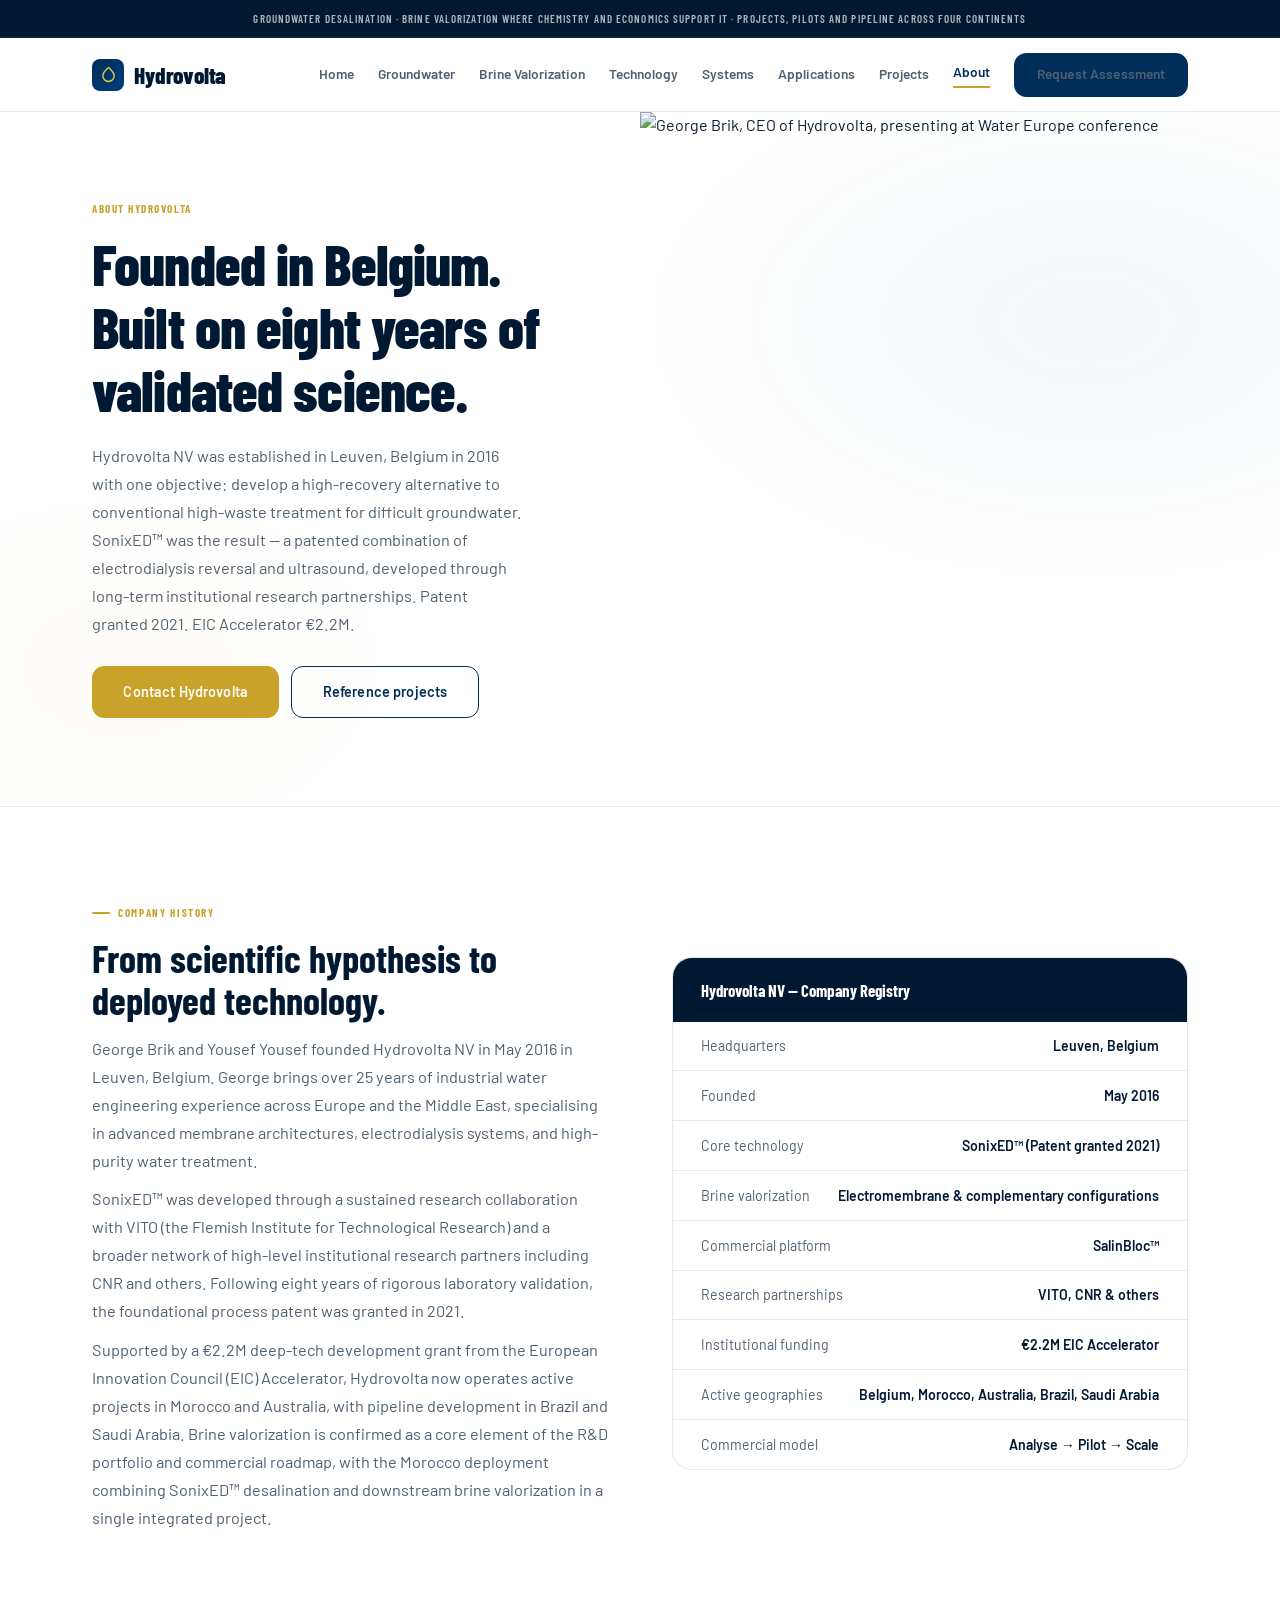
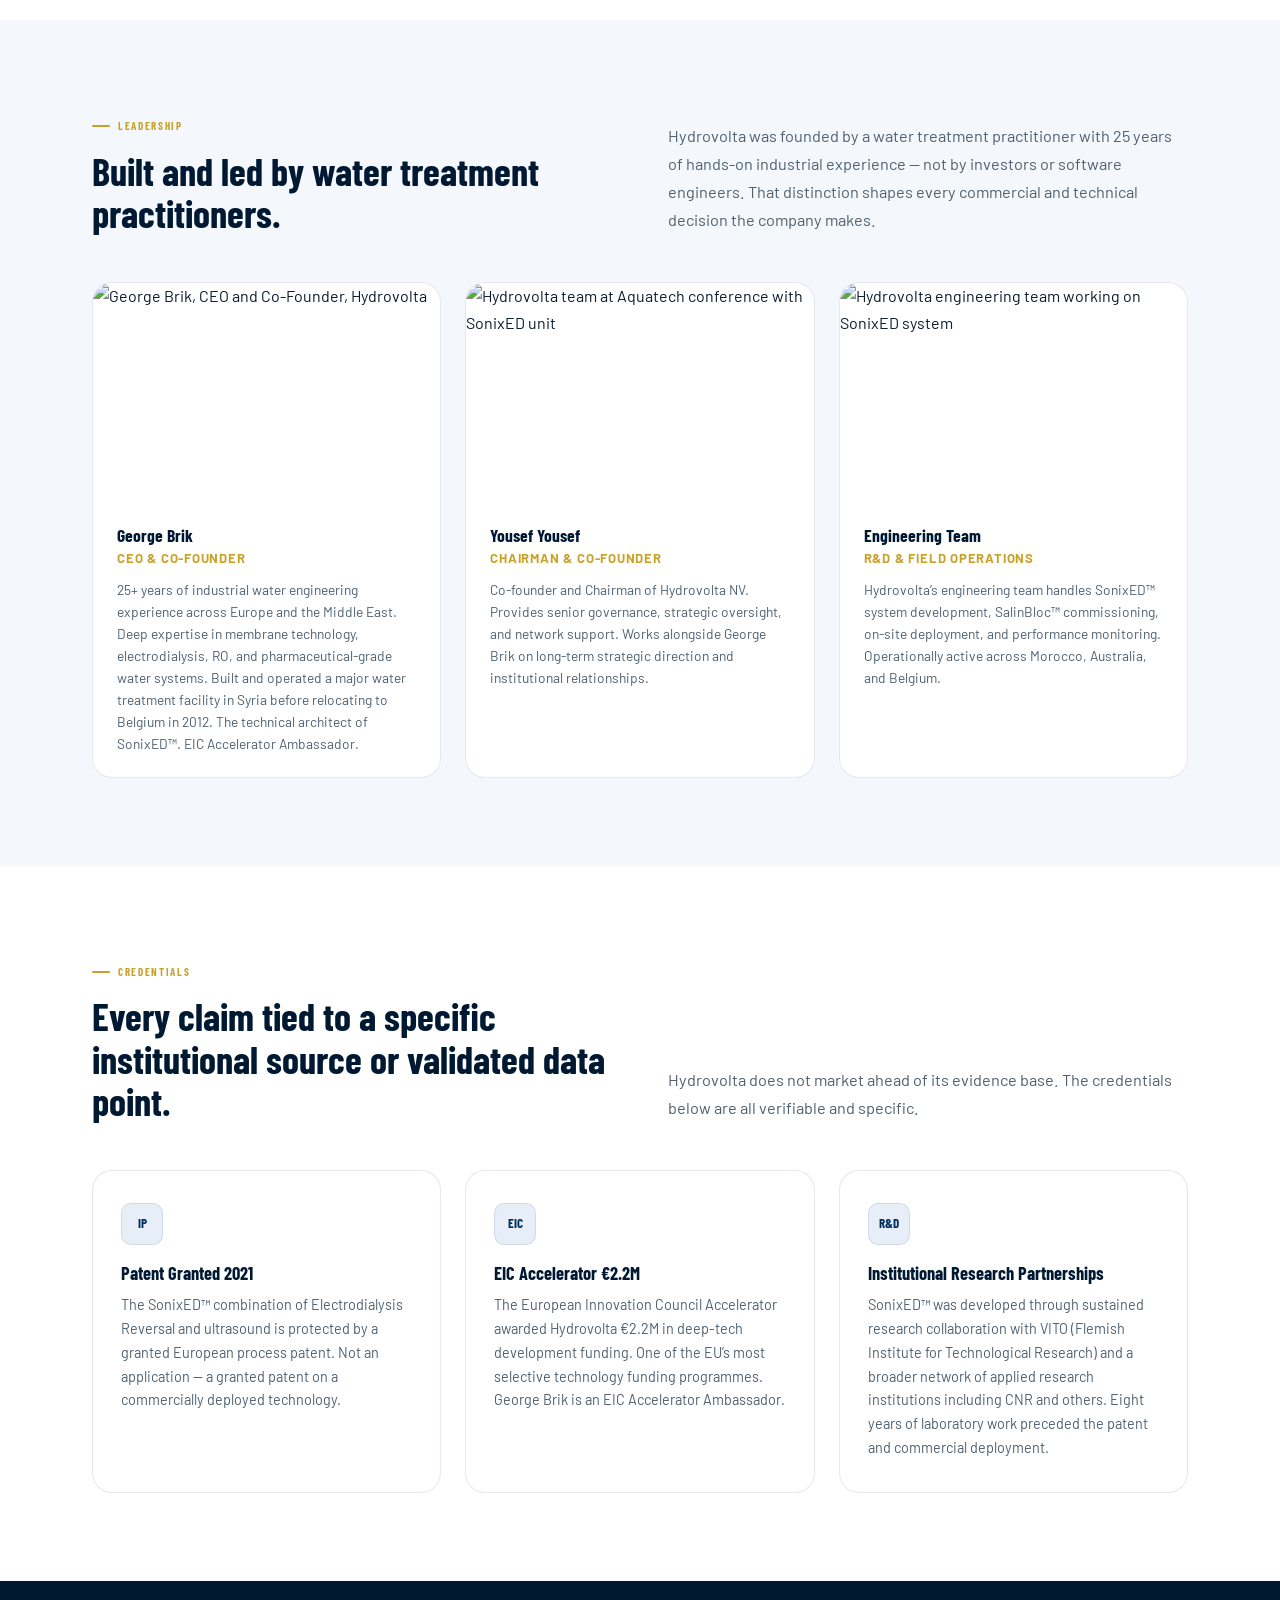
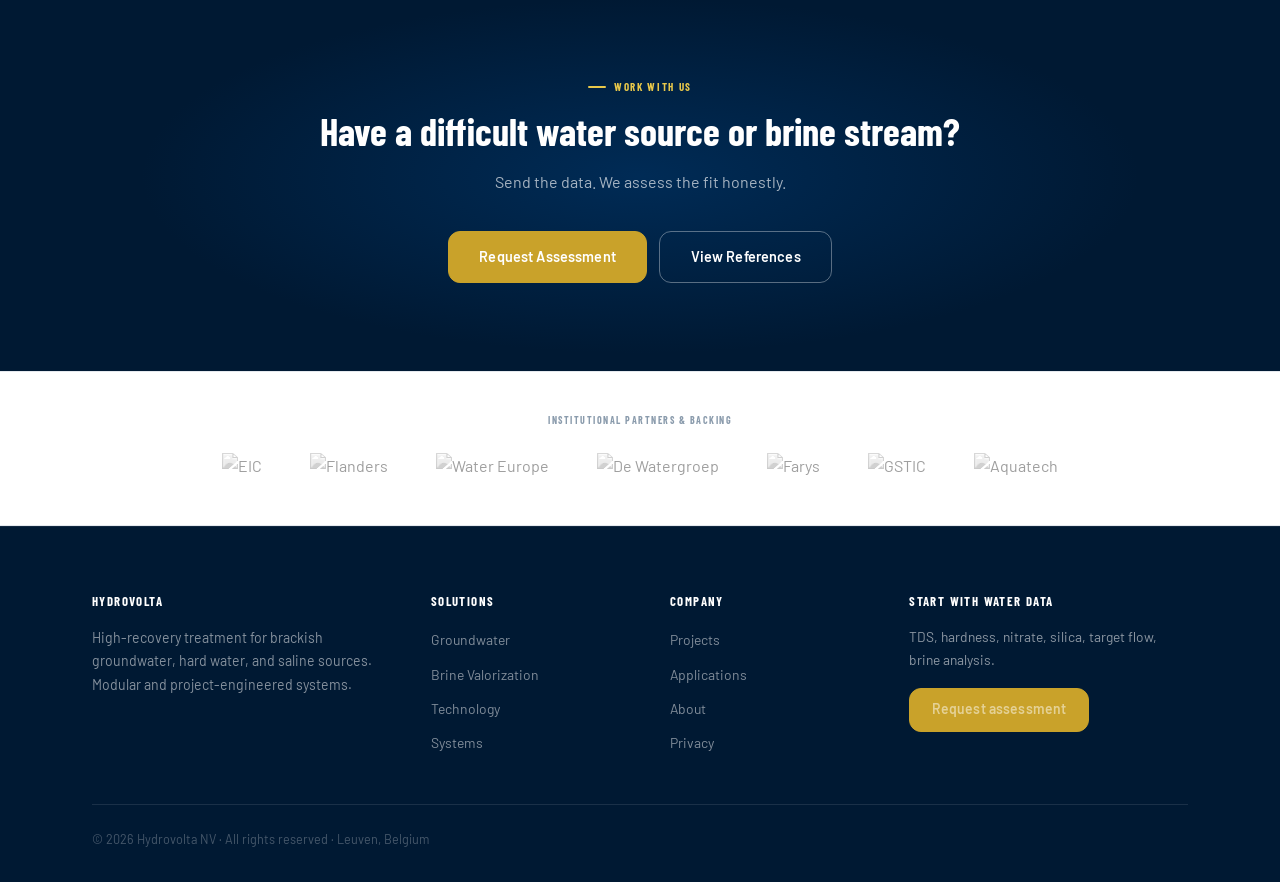
==== commit 6f64467a: "v4++ V4++" ====
--- a/about.html
+++ b/about.html
@@ -1,18 +1,18 @@
-<!DOCTYPE html><html lang="en"><head><meta charset="UTF-8"/><meta name="viewport" content="width=device-width,initial-scale=1.0"/><meta name="description" content="Hydrovolta NV, founded 2016 in Leuven Belgium. Patented SonixED technology, integrated brine valorization, EIC Accelerator funded, institutional research partnerships."/><title>About | Hydrovolta</title><link rel="canonical" href="https://hydrovolta.com/about.html"/><meta property="og:title" content="About | Hydrovolta"/><meta property="og:description" content="Hydrovolta NV, founded 2016 in Leuven Belgium. Patented SonixED technology, integrated brine valorization, EIC Accelerator funded, institutional research partnerships."/><meta property="og:image" content="https://hydrovolta.com/images/hydrovolta_logo-OG.webp"/><meta name="twitter:card" content="summary_large_image"/><link rel="icon" href="images/favicon.ico"/><link rel="preconnect" href="https://fonts.googleapis.com"/><link rel="preconnect" href="https://fonts.gstatic.com" crossorigin/><link href="https://fonts.googleapis.com/css2?family=Barlow+Condensed:wght@400;500;600;700;800&family=Barlow:ital,wght@0,300;0,400;0,500;0,600;1,400&display=swap" rel="stylesheet"/><link rel="stylesheet" href="css/site.css"/></head><body><a class="skip" href="#main">Skip to content</a>
+<!DOCTYPE html><html lang="en"><head><meta charset="UTF-8"/><meta name="viewport" content="width=device-width,initial-scale=1.0"/><meta name="description" content="Hydrovolta NV, founded 2016, Leuven Belgium. Patent granted 2021. EIC Accelerator 2.2M. Institutional partnerships VITO CNR. George Brik CEO."/><title>About | Hydrovolta</title><link rel="canonical" href="https://hydrovolta.com/about.html"/><meta property="og:title" content="About | Hydrovolta"/><meta property="og:description" content="Hydrovolta NV, founded 2016, Leuven Belgium. Patent granted 2021. EIC Accelerator 2.2M. Institutional partnerships VITO CNR. George Brik CEO."/><meta property="og:image" content="https://hydrovolta.com/images/hydrovolta_logo-OG.webp"/><meta name="twitter:card" content="summary_large_image"/><link rel="icon" href="images/favicon.ico"/><link rel="preconnect" href="https://fonts.googleapis.com"/><link rel="preconnect" href="https://fonts.gstatic.com" crossorigin/><link href="https://fonts.googleapis.com/css2?family=Barlow+Condensed:wght@400;500;600;700;800&family=Barlow:ital,wght@0,300;0,400;0,500;0,600;1,400&display=swap" rel="stylesheet"/><link rel="stylesheet" href="css/site.css"/></head><body><a class="skip" href="#main">Skip to content</a>
 <div class="topbar">Groundwater desalination &middot; Brine valorization where chemistry and economics support it &middot; Projects, pilots and pipeline across four continents</div>
 <nav class="nav" aria-label="Main navigation"><div class="nav__in"><a class="brand" href="index.html"><span class="brand__mark"><svg viewBox="0 0 24 24" width="17" height="17" fill="none" stroke="currentColor" stroke-width="2" stroke-linecap="round" stroke-linejoin="round"><path d="M12 2c-5.33 4.55-8 8.48-8 11.8a8 8 0 0 0 16 0c0-3.32-2.67-7.25-8-11.8z"/></svg></span><span>Hydrovolta</span></a>
 <div class="nav__links" id="nav-links"><a href="index.html">Home</a><a href="groundwater.html">Groundwater</a><a href="brine-valorization.html">Brine Valorization</a><a href="technology.html">Technology</a><a href="systems.html">Systems</a><a href="applications.html">Applications</a><a href="projects.html">Projects</a><a href="about.html">About</a><a class="btn btn--navy btn--sm" href="contact.html">Request Assessment</a></div>
 <button class="menu" id="menu-btn" aria-label="Toggle navigation" aria-expanded="false"><svg width="22" height="22" viewBox="0 0 24 24" fill="none" stroke="currentColor" stroke-width="2" stroke-linecap="round" stroke-linejoin="round"><path d="M3 12h18M3 6h18M3 18h18"/></svg></button></div></nav>
 <main id="main">
-<section class="hero">
-  <div class="hero__in">
-    <div>
-      <span class="kicker">About Hydrovolta</span>
-      <h1>Belgian water technology built on eight years of validated science.</h1>
-      <p class="lead">Hydrovolta NV was established in Leuven, Belgium in 2016 with a single objective: develop a high-recovery alternative to conventional, high-waste treatment approaches for brackish groundwater, hard water, and saline sources. SonixED&trade; was the result &mdash; a patented combination of electrodialysis reversal and ultrasound, developed through long-term institutional research partnerships and granted patent protection in 2021. Integrated brine valorization extends the platform into chemical recovery from concentrated streams where site conditions and brine composition support it.</p>
-      <div class="actions"><a class="btn btn--gold" href="contact.html">Contact Hydrovolta</a><a class="btn btn--out" href="projects.html">Reference projects</a></div>
-    </div>
-    <div class="hero__media"><img src="images/george_speaking.webp" alt="Hydrovolta CEO presenting at conference" loading="lazy"></div>
+<section class="hero hero--split">
+  <div class="hero__copy">
+    <span class="kicker">About Hydrovolta</span>
+    <h1>Founded in Belgium. Built on eight years of validated science.</h1>
+    <p class="lead" style="margin-top:1.25rem;max-width:48ch">Hydrovolta NV was established in Leuven, Belgium in 2016 with one objective: develop a high-recovery alternative to conventional high-waste treatment for difficult groundwater. SonixED&trade; was the result &mdash; a patented combination of electrodialysis reversal and ultrasound, developed through long-term institutional research partnerships. Patent granted 2021. EIC Accelerator &euro;2.2M.</p>
+    <div class="actions"><a class="btn btn--gold" href="contact.html">Contact Hydrovolta</a><a class="btn btn--out" href="projects.html">Reference projects</a></div>
+  </div>
+  <div class="hero__visual">
+    <img src="images/george_speaking.webp" alt="George Brik, CEO of Hydrovolta, presenting at Water Europe conference" fetchpriority="high">
   </div>
 </section>
 
@@ -23,15 +23,15 @@
         <span class="ey">Company history</span>
         <h2>From scientific hypothesis to deployed technology.</h2>
         <p class="lead">George Brik and Yousef Yousef founded Hydrovolta NV in May 2016 in Leuven, Belgium. George brings over 25 years of industrial water engineering experience across Europe and the Middle East, specialising in advanced membrane architectures, electrodialysis systems, and high-purity water treatment.</p>
-        <p class="lead">The SonixED&trade; core technology was developed through a sustained research collaboration with VITO (the Flemish Institute for Technological Research) and a broader network of high-level institutional research partners including CNR and others. Following eight years of rigorous laboratory validation, the foundational process patent was granted in 2021. The European Innovation Council awarded Hydrovolta &euro;2.2M through its highly selective EIC Accelerator programme, recognising the technology as deep-tech with validated commercial potential.</p>
-        <p class="lead">Brine valorization is a confirmed element of Hydrovolta&rsquo;s R&amp;D portfolio and commercial roadmap, with the Morocco deployment demonstrating both SonixED&trade; desalination and downstream brine valorization within a single integrated project scope.</p>
+        <p class="lead">SonixED&trade; was developed through a sustained research collaboration with VITO (the Flemish Institute for Technological Research) and a broader network of high-level institutional research partners including CNR and others. Following eight years of rigorous laboratory validation, the foundational process patent was granted in 2021.</p>
+        <p class="lead">Supported by a &euro;2.2M deep-tech development grant from the European Innovation Council (EIC) Accelerator, Hydrovolta now operates active projects in Morocco and Australia, with pipeline development in Brazil and Saudi Arabia. Brine valorization is confirmed as a core element of the R&amp;D portfolio and commercial roadmap, with the Morocco deployment combining SonixED&trade; desalination and downstream brine valorization in a single integrated project.</p>
       </div>
       <div class="registry rv d1">
         <div class="registry__head"><h3>Hydrovolta NV &mdash; Company Registry</h3></div>
         <div class="rrow"><span>Headquarters</span><span>Leuven, Belgium</span></div>
         <div class="rrow"><span>Founded</span><span>May 2016</span></div>
         <div class="rrow"><span>Core technology</span><span>SonixED&trade; (Patent granted 2021)</span></div>
-        <div class="rrow"><span>Brine valorization</span><span>Electromembrane &amp; complementary process configurations</span></div>
+        <div class="rrow"><span>Brine valorization</span><span>Electromembrane &amp; complementary configurations</span></div>
         <div class="rrow"><span>Commercial platform</span><span>SalinBloc&trade;</span></div>
         <div class="rrow"><span>Research partnerships</span><span>VITO, CNR &amp; others</span></div>
         <div class="rrow"><span>Institutional funding</span><span>&euro;2.2M EIC Accelerator</span></div>
@@ -45,10 +45,10 @@
 <section class="section section--soft">
   <div class="wrap">
     <div class="head"><div class="rv"><span class="ey">Leadership</span><h2>Built and led by water treatment practitioners.</h2></div>
-    <p class="lead rv d1">Hydrovolta was not founded by software engineers or investors. It was founded by a water treatment practitioner with 25 years of hands-on industrial experience and the scientific conviction that brackish groundwater deserved a better engineering answer than incremental RO improvement.</p></div>
+    <p class="lead rv d1">Hydrovolta was founded by a water treatment practitioner with 25 years of hands-on industrial experience &mdash; not by investors or software engineers. That distinction shapes every commercial and technical decision the company makes.</p></div>
     <div class="team-grid">
       <article class="team-card rv">
-        <img src="images/George.webp" alt="George Brik, CEO and Co-Founder" loading="lazy">
+        <img src="images/George.webp" alt="George Brik, CEO and Co-Founder, Hydrovolta" loading="lazy">
         <div class="team-card__body">
           <h3>George Brik</h3>
           <div class="role">CEO &amp; Co-Founder</div>
@@ -56,19 +56,19 @@
         </div>
       </article>
       <article class="team-card rv d1">
-        <img src="images/team_photo_cropped.webp" alt="Hydrovolta team" loading="lazy">
+        <img src="images/team_portret.webp" alt="Hydrovolta team at Aquatech conference with SonixED unit" loading="lazy">
         <div class="team-card__body">
           <h3>Yousef Yousef</h3>
           <div class="role">Chairman &amp; Co-Founder</div>
-          <p>Co-founder and Chairman of Hydrovolta NV. Provides senior governance, strategic oversight, and network support across the company&rsquo;s institutional and commercial partnerships. Works alongside George Brik on long-term strategic direction.</p>
+          <p>Co-founder and Chairman of Hydrovolta NV. Provides senior governance, strategic oversight, and network support. Works alongside George Brik on long-term strategic direction and institutional relationships.</p>
         </div>
       </article>
       <article class="team-card rv d2">
-        <img src="images/tony_working.webp" alt="Hydrovolta technical team" loading="lazy">
+        <img src="images/team_working.webp" alt="Hydrovolta engineering team working on SonixED system" loading="lazy">
         <div class="team-card__body">
-          <h3>Technical Team</h3>
-          <div class="role">Engineering &amp; Field Operations</div>
-          <p>Hydrovolta&rsquo;s engineering and field operations team handles SalinBloc&trade; commissioning, on-site deployment, system integration, and performance monitoring. Operationally active across Morocco, Australia, and Belgium.</p>
+          <h3>Engineering Team</h3>
+          <div class="role">R&amp;D &amp; Field Operations</div>
+          <p>Hydrovolta&rsquo;s engineering team handles SonixED&trade; system development, SalinBloc&trade; commissioning, on-site deployment, and performance monitoring. Operationally active across Morocco, Australia, and Belgium.</p>
         </div>
       </article>
     </div>
@@ -77,34 +77,15 @@
 
 <section class="section">
   <div class="wrap">
-    <div class="head"><div class="rv"><span class="ey">Credentials</span><h2>Institutional backing and technology validation.</h2></div>
-    <p class="lead rv d1">Every public credibility claim Hydrovolta makes is tied to a specific institutional source, field result, or validated operating data point.</p></div>
+    <div class="head"><div class="rv"><span class="ey">Credentials</span><h2>Every claim tied to a specific institutional source or validated data point.</h2></div>
+    <p class="lead rv d1">Hydrovolta does not market ahead of its evidence base. The credentials below are all verifiable and specific.</p></div>
     <div class="grid--3">
-      <article class="card rv">
-        <div class="num">IP</div>
-        <h3>Patent Granted 2021</h3>
-        <p>The SonixED&trade; combination of Electrodialysis Reversal and ultrasound is protected by a granted European process patent (2021). This is not a patent application &mdash; it is a granted patent on an operating commercial technology.</p>
-      </article>
-      <article class="card rv d1">
-        <div class="num">EIC</div>
-        <h3>EIC Accelerator &euro;2.2M</h3>
-        <p>The European Innovation Council Accelerator awarded Hydrovolta &euro;2.2M in deep-tech development funding. The EIC is the EU&rsquo;s flagship programme for breakthrough technologies with commercial potential. Selection rate is highly competitive. George Brik is an EIC Accelerator Ambassador.</p>
-      </article>
-      <article class="card rv d2">
-        <div class="num">R&amp;D</div>
-        <h3>Institutional Research Partnerships</h3>
-        <p>SonixED&trade; was developed through sustained research collaboration with VITO (Flemish Institute for Technological Research) and a broader network of high-level applied research institutions including CNR and others. Eight years of laboratory work preceded the patent and commercial deployment.</p>
-      </article>
+      <article class="card rv"><div class="num">IP</div><h3>Patent Granted 2021</h3><p>The SonixED&trade; combination of Electrodialysis Reversal and ultrasound is protected by a granted European process patent. Not an application &mdash; a granted patent on a commercially deployed technology.</p></article>
+      <article class="card rv d1"><div class="num">EIC</div><h3>EIC Accelerator &euro;2.2M</h3><p>The European Innovation Council Accelerator awarded Hydrovolta &euro;2.2M in deep-tech development funding. One of the EU&rsquo;s most selective technology funding programmes. George Brik is an EIC Accelerator Ambassador.</p></article>
+      <article class="card rv d2"><div class="num">R&amp;D</div><h3>Institutional Research Partnerships</h3><p>SonixED&trade; was developed through sustained research collaboration with VITO (Flemish Institute for Technological Research) and a broader network of applied research institutions including CNR and others. Eight years of laboratory work preceded the patent and commercial deployment.</p></article>
     </div>
   </div>
 </section>
 
-<section class="cta-strip">
-  <div class="cta-strip__in"><span class="ey ey--lt">Work with us</span>
-    <h2>Have a difficult water source or brine stream?</h2>
-    <p>Hydrovolta qualifies every project honestly against source water chemistry and site constraints. Send the data. We assess the fit.</p>
-    <div class="actions"><a class="btn btn--gold" href="contact.html">Request Assessment</a><a class="btn btn--ghost" href="projects.html">View References</a></div>
-  </div>
-</section>
-</main>
-<section class="logos"><div class="wrap"><p>Institutional partners &amp; backing</p><div class="logos__row"><img src="images/EIC_logo.webp" alt="EIC" loading="lazy"><img src="images/flanders_logo.webp" alt="Flanders" loading="lazy"><img src="images/watereu_logo.webp" alt="Water Europe" loading="lazy"><img src="images/watergroep_logo.webp" alt="De Watergroep" loading="lazy"><img src="images/farys_logo.webp" alt="Farys" loading="lazy"><img src="images/GSTIC_logo.webp" alt="GSTIC" loading="lazy"><img src="images/aquatech_logo.webp" alt="Aquatech" loading="lazy"></div></div></section><footer class="footer"><div class="wrap"><div class="footer__grid"><div><h4>Hydrovolta</h4><p>High-recovery groundwater desalination with integrated brine valorization where the chemistry and economics support it.</p></div><div><h4>Solutions</h4><ul><li><a href="groundwater.html">Groundwater</a></li><li><a href="brine-valorization.html">Brine Valorization</a></li><li><a href="technology.html">Technology</a></li><li><a href="systems.html">Systems</a></li></ul></div><div><h4>Company</h4><ul><li><a href="projects.html">Projects</a></li><li><a href="applications.html">Applications</a></li><li><a href="about.html">About</a></li><li><a href="privacy.html">Privacy</a></li></ul></div><div><h4>Start with water data</h4><p>TDS, hardness, nitrate, silica, target flow, brine analysis.</p><p style="margin-top:1rem"><a class="btn btn--gold btn--sm" href="contact.html">Request assessment</a></p></div></div><div class="footer__bottom"><p>&copy; <span data-year></span> Hydrovolta NV &middot; All rights reserved &middot; Leuven, Belgium</p><p>SonixED&trade; &middot; SalinBloc&trade; &middot; Integrated brine valorization</p></div></div></footer><script src="js/site.js"></script></body></html>+<section class="cta-strip"><div class="cta-strip__in"><span class="ey ey--lt">Work with us</span><h2>Have a difficult water source or brine stream?</h2><p>Send the data. We assess the fit honestly.</p><div class="actions"><a class="btn btn--gold" href="contact.html">Request Assessment</a><a class="btn btn--ghost" href="projects.html">View References</a></div></div></section>
+</main><section class="logos"><div class="wrap"><p>Institutional partners &amp; backing</p><div class="logos__row"><img src="images/EIC_logo.webp" alt="EIC" loading="lazy"><img src="images/flanders_logo.webp" alt="Flanders" loading="lazy"><img src="images/watereu_logo.webp" alt="Water Europe" loading="lazy"><img src="images/watergroep_logo.webp" alt="De Watergroep" loading="lazy"><img src="images/farys_logo.webp" alt="Farys" loading="lazy"><img src="images/GSTIC_logo.webp" alt="GSTIC" loading="lazy"><img src="images/aquatech_logo.webp" alt="Aquatech" loading="lazy"></div></div></section><footer class="footer"><div class="wrap"><div class="footer__grid"><div><h4>Hydrovolta</h4><p>High-recovery treatment for brackish groundwater, hard water, and saline sources. Modular and project-engineered systems.</p></div><div><h4>Solutions</h4><ul><li><a href="groundwater.html">Groundwater</a></li><li><a href="brine-valorization.html">Brine Valorization</a></li><li><a href="technology.html">Technology</a></li><li><a href="systems.html">Systems</a></li></ul></div><div><h4>Company</h4><ul><li><a href="projects.html">Projects</a></li><li><a href="applications.html">Applications</a></li><li><a href="about.html">About</a></li><li><a href="privacy.html">Privacy</a></li></ul></div><div><h4>Start with water data</h4><p>TDS, hardness, nitrate, silica, target flow, brine analysis.</p><p style="margin-top:1rem"><a class="btn btn--gold btn--sm" href="contact.html">Request assessment</a></p></div></div><div class="footer__bottom"><p>&copy; <span data-year></span> Hydrovolta NV &middot; All rights reserved &middot; Leuven, Belgium</p></div></div></footer><script src="js/site.js"></script></body></html>
--- a/css/site.css
+++ b/css/site.css
@@ -237,8 +237,29 @@
 .rv.in{opacity:1;transform:none}
 .d1{transition-delay:.1s}.d2{transition-delay:.2s}.d3{transition-delay:.3s}.d4{transition-delay:.4s}
 
+
+/* ── HERO SPLIT (full-bleed image, text constrained) ──────── */
+.hero--split{padding:0;display:grid;grid-template-columns:1fr 1fr;min-height:660px;border-bottom:1px solid var(--b);overflow:hidden;background:var(--w)}
+.hero__copy{padding:5.5rem 3rem 5.5rem 2rem;display:flex;flex-direction:column;justify-content:center;background:var(--w)}
+.hero__visual{position:relative;overflow:hidden;min-height:660px}
+.hero__visual img{position:absolute;inset:0;width:100%;height:100%;object-fit:cover;object-position:30% center}
+.hero__visual--right img{object-position:center center}
+@media(min-width:1160px){.hero__copy{padding-left:calc((100vw - 1160px)/2 + 2rem)}}
+
+/* ── PHOTO STRIP (3-column real photos) ────────────────────── */
+.photo-strip{display:grid;grid-template-columns:repeat(3,1fr);gap:1rem;margin-top:3rem}
+.photo-strip figure{border-radius:var(--rl);overflow:hidden;margin:0}
+.photo-strip img{width:100%;height:260px;object-fit:cover;display:block;transition:transform .5s var(--ease)}
+.photo-strip figure:hover img{transform:scale(1.03)}
+.photo-strip figcaption{padding:.75rem 1rem;font-size:.8rem;color:var(--m);font-weight:600;background:var(--s)}
+
+/* ── PHOTO PAIR ──────────────────────────────────────────────  */
+.photo-pair{display:grid;grid-template-columns:1.3fr 1fr;gap:1rem}
+.photo-pair img{width:100%;height:340px;object-fit:cover;border-radius:var(--rl)}
+
 /* Responsive */
 @media(max-width:1040px){
+  .hero--split{grid-template-columns:1fr;min-height:auto}.hero__visual{min-height:360px}.photo-strip{grid-template-columns:1fr 1fr}.photo-pair{grid-template-columns:1fr}
   .hero__in{grid-template-columns:1fr;gap:3rem}
   .hero__media{max-width:520px}
   .head{grid-template-columns:1fr;gap:1.5rem}
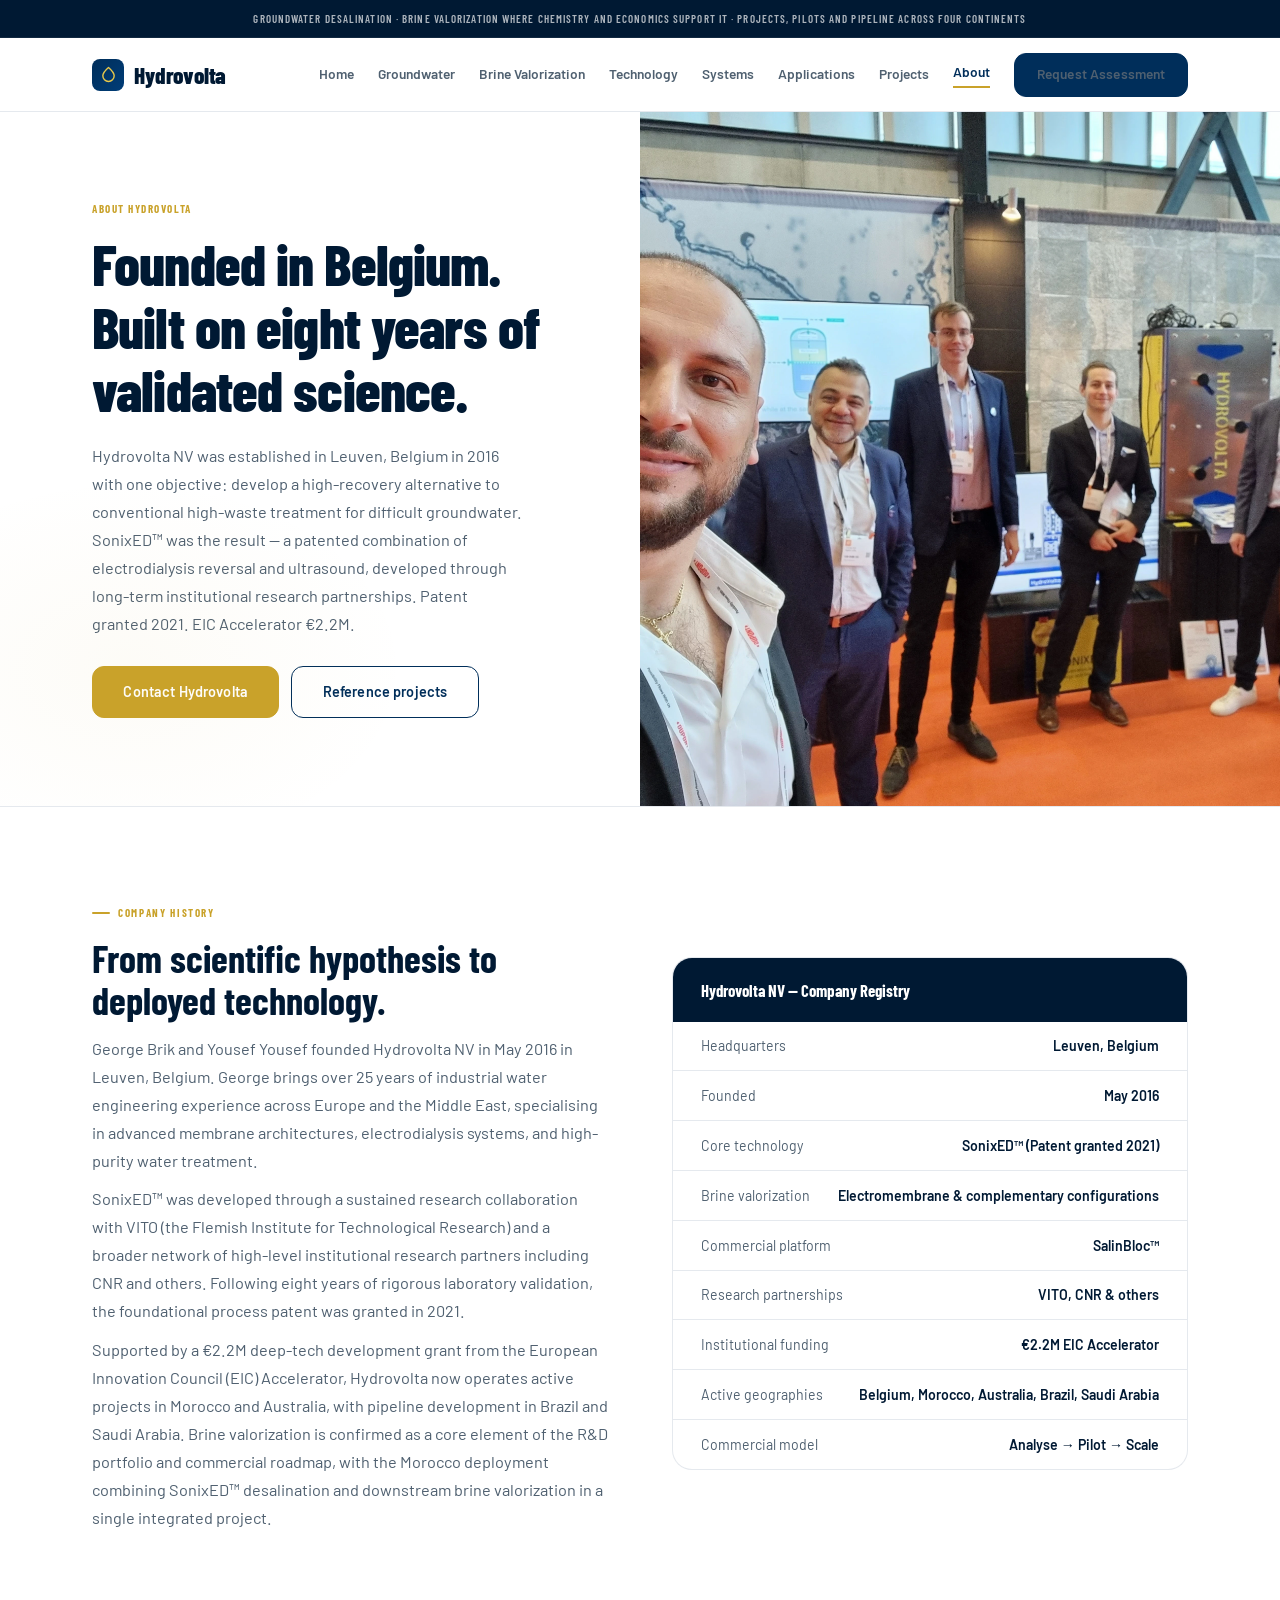
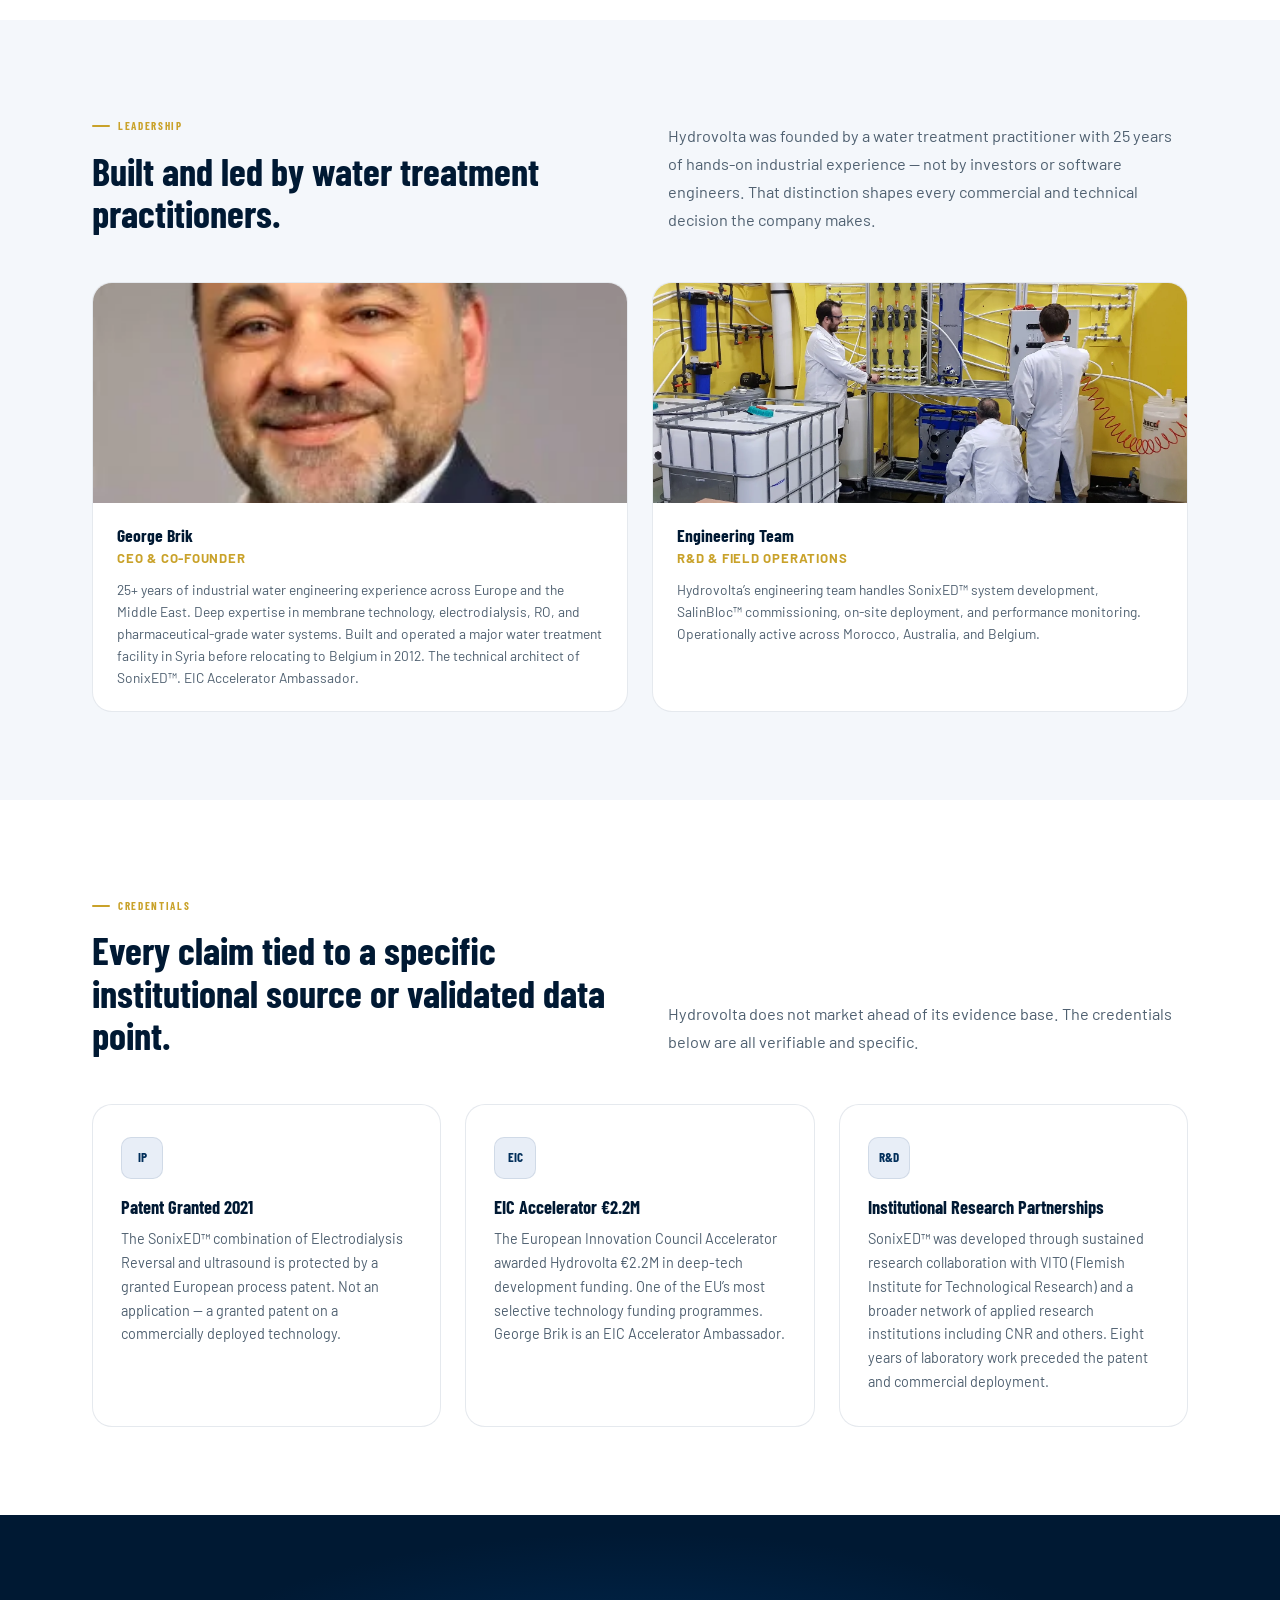
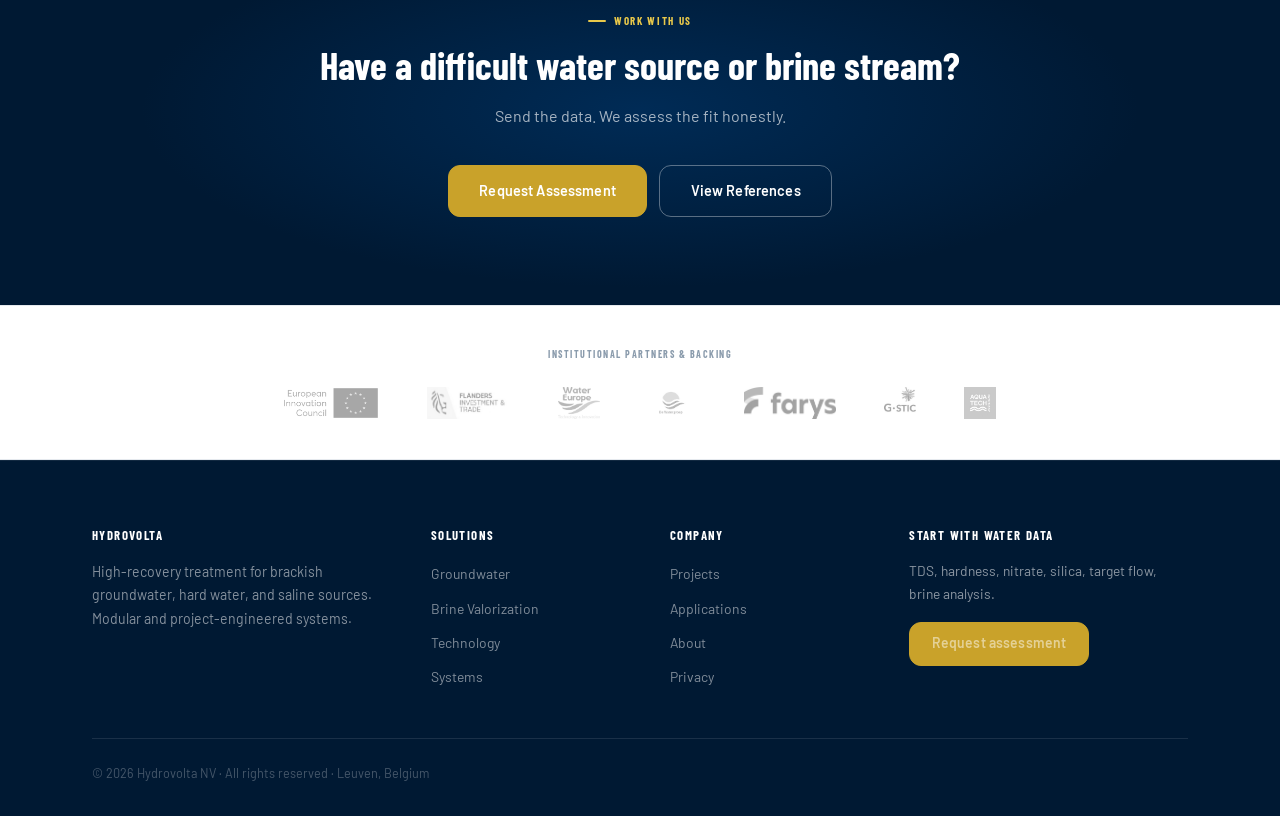
==== commit d6426eae: "V6" ====
--- a/about.html
+++ b/about.html
@@ -12,7 +12,7 @@
     <div class="actions"><a class="btn btn--gold" href="contact.html">Contact Hydrovolta</a><a class="btn btn--out" href="projects.html">Reference projects</a></div>
   </div>
   <div class="hero__visual">
-    <img src="images/george_speaking.webp" alt="George Brik, CEO of Hydrovolta, presenting at Water Europe conference" fetchpriority="high">
+    <img src="images/team_portret.webp" alt="Hydrovolta team at Aquatech international trade show with SonixED membrane stack" fetchpriority="high">
   </div>
 </section>
 
@@ -46,7 +46,7 @@
   <div class="wrap">
     <div class="head"><div class="rv"><span class="ey">Leadership</span><h2>Built and led by water treatment practitioners.</h2></div>
     <p class="lead rv d1">Hydrovolta was founded by a water treatment practitioner with 25 years of hands-on industrial experience &mdash; not by investors or software engineers. That distinction shapes every commercial and technical decision the company makes.</p></div>
-    <div class="team-grid">
+    <div class="team-grid" style="grid-template-columns:1fr 1fr">
       <article class="team-card rv">
         <img src="images/George.webp" alt="George Brik, CEO and Co-Founder, Hydrovolta" loading="lazy">
         <div class="team-card__body">
@@ -55,15 +55,8 @@
           <p>25+ years of industrial water engineering experience across Europe and the Middle East. Deep expertise in membrane technology, electrodialysis, RO, and pharmaceutical-grade water systems. Built and operated a major water treatment facility in Syria before relocating to Belgium in 2012. The technical architect of SonixED&trade;. EIC Accelerator Ambassador.</p>
         </div>
       </article>
+      
       <article class="team-card rv d1">
-        <img src="images/team_portret.webp" alt="Hydrovolta team at Aquatech conference with SonixED unit" loading="lazy">
-        <div class="team-card__body">
-          <h3>Yousef Yousef</h3>
-          <div class="role">Chairman &amp; Co-Founder</div>
-          <p>Co-founder and Chairman of Hydrovolta NV. Provides senior governance, strategic oversight, and network support. Works alongside George Brik on long-term strategic direction and institutional relationships.</p>
-        </div>
-      </article>
-      <article class="team-card rv d2">
         <img src="images/team_working.webp" alt="Hydrovolta engineering team working on SonixED system" loading="lazy">
         <div class="team-card__body">
           <h3>Engineering Team</h3>
